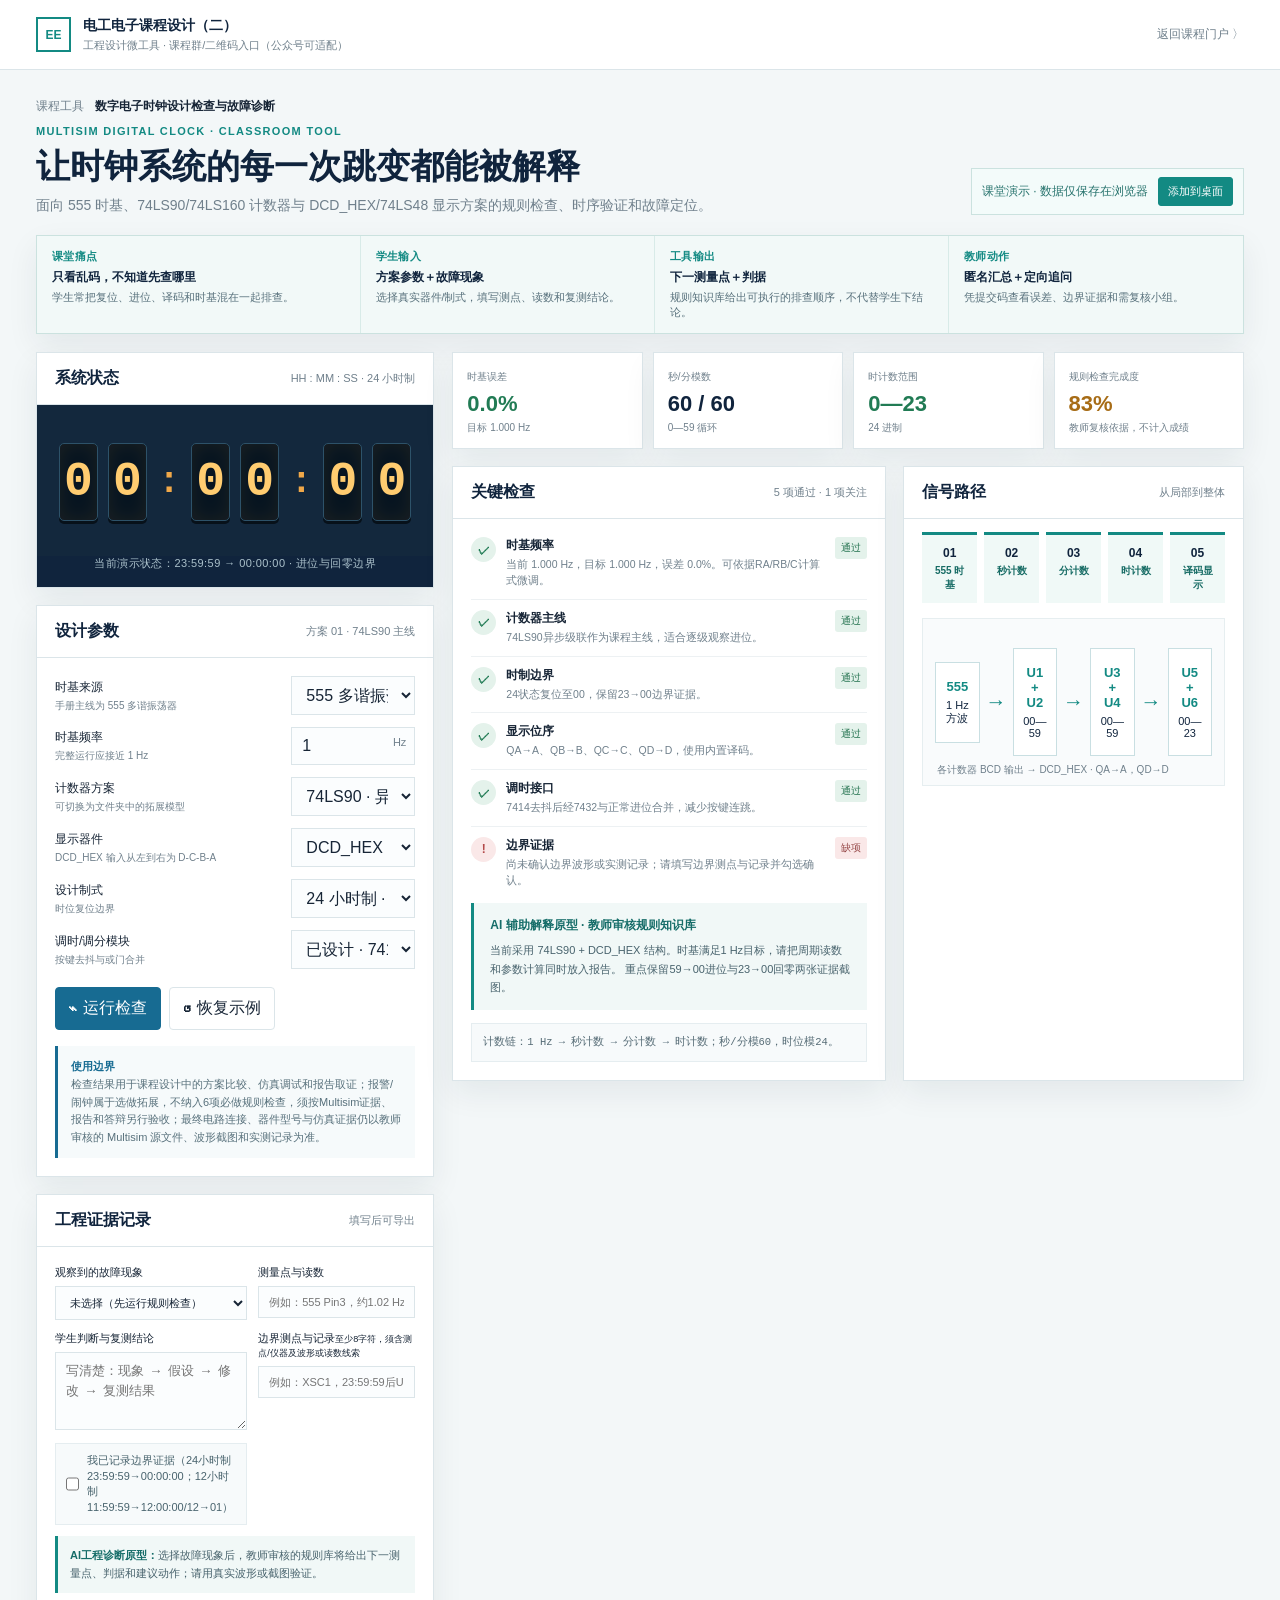
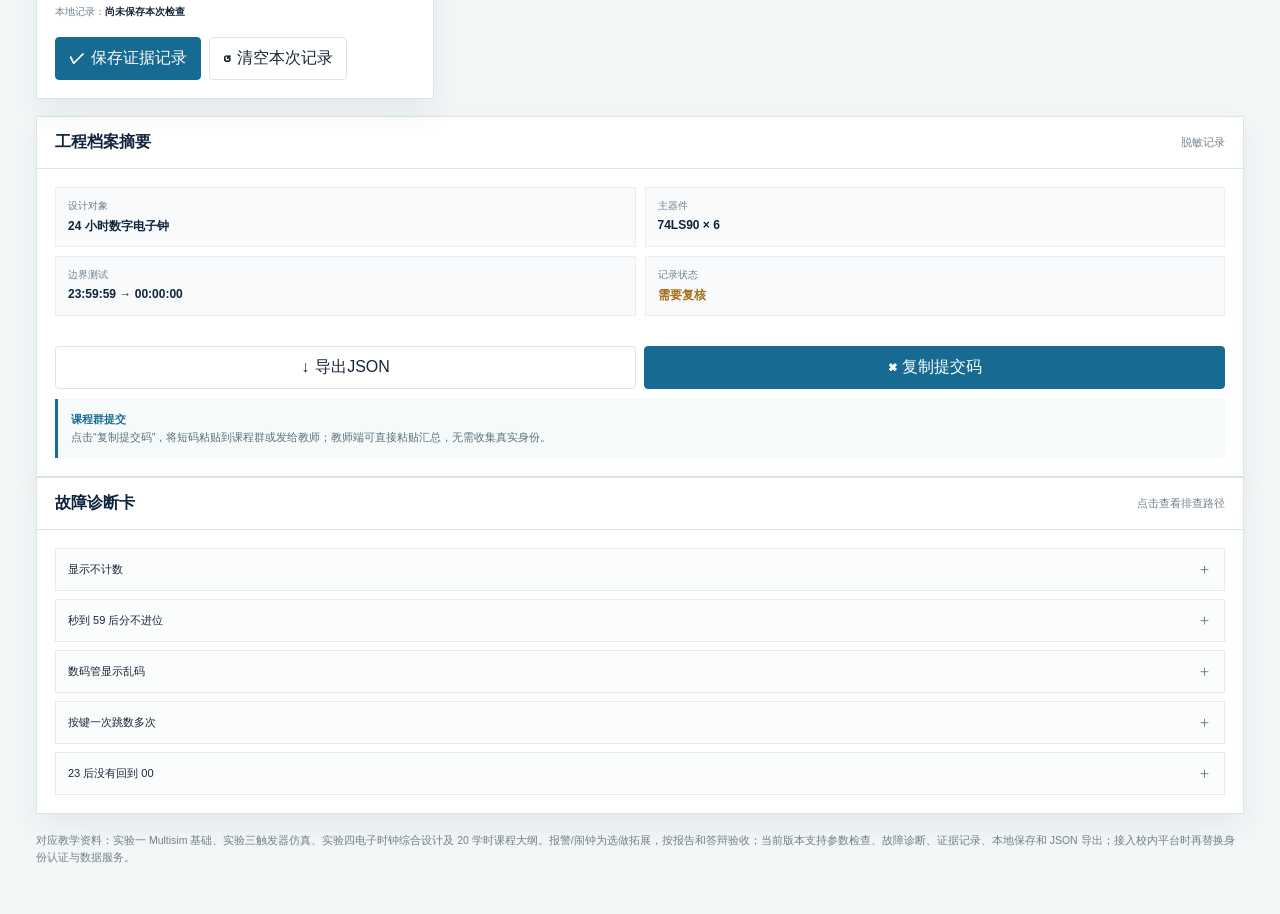
==== engineering-design-tool.html @ 017c0511 "Clarify rule-check scope in engineering tool" ====
<!doctype html>
<html lang="zh-CN">
<head>
  <meta charset="utf-8">
  <meta name="viewport" content="width=device-width, initial-scale=1">
  <meta name="theme-color" content="#10243d">
  <meta name="apple-mobile-web-app-capable" content="yes">
  <meta name="apple-mobile-web-app-status-bar-style" content="black-translucent">
  <link rel="manifest" href="manifest.webmanifest">
  <link rel="icon" href="icon.svg" type="image/svg+xml">
  <title>数字电子时钟设计检查 | 电工电子课程设计（二）</title>
  <style>
    :root{--navy:#10243d;--blue:#176b92;--teal:#138a83;--ink:#172536;--muted:#70808c;--line:#dbe5e9;--paper:#f3f7f8;--white:#fff;--green:#217b54;--amber:#a76c16;--red:#b34949;--shadow:0 12px 30px rgba(16,36,61,.07)}
    *{box-sizing:border-box}body{margin:0;background:var(--paper);color:var(--ink);font-family:"Segoe UI","Microsoft YaHei",sans-serif}button,input,select{font:inherit}button{cursor:pointer}
    .top{height:70px;background:var(--white);border-bottom:1px solid var(--line);display:flex;align-items:center;justify-content:space-between;padding:0 36px}.brand{display:flex;align-items:center;gap:12px}.mark{width:35px;height:35px;border:2px solid var(--teal);display:grid;place-items:center;color:var(--teal);font-weight:800;font-size:12px}.brand strong{display:block;color:var(--navy);font-size:14px}.brand small{display:block;color:var(--muted);font-size:11px;margin-top:3px}.top a{color:var(--muted);text-decoration:none;font-size:12px}.top a:hover{color:var(--teal)}
    main{max-width:1410px;margin:auto;padding:28px 36px 48px}.crumb{color:var(--muted);font-size:12px;margin-bottom:10px}.crumb b{color:var(--ink);margin-left:8px}.hero{display:flex;justify-content:space-between;gap:20px;align-items:flex-end;margin-bottom:20px}.eyebrow{font-size:11px;font-weight:800;letter-spacing:.12em;color:var(--teal)}h1{font-size:clamp(24px,3vw,34px);color:var(--navy);margin:7px 0}.hero p{margin:0;color:var(--muted);font-size:14px}.mode{display:flex;align-items:center;gap:10px;padding:8px 10px;border:1px solid #cbe2df;background:#f3fbfa;color:#27736d;font-size:12px;white-space:nowrap}.install-btn{border:1px solid var(--teal);border-radius:3px;padding:6px 9px;background:var(--teal);color:#fff;font-size:11px;cursor:pointer}.install-btn:hover{filter:brightness(.96)}
    .layout{display:grid;grid-template-columns:minmax(300px,.78fr) minmax(0,1.55fr);gap:18px;align-items:start}.panel{background:var(--white);border:1px solid var(--line);box-shadow:var(--shadow)}.head{padding:15px 18px;border-bottom:1px solid var(--line);display:flex;justify-content:space-between;align-items:center;gap:10px}.head h2{margin:0;color:var(--navy);font-size:16px}.head span{color:var(--muted);font-size:11px}.body{padding:18px}.field{display:grid;grid-template-columns:1fr 124px;gap:10px;align-items:center;margin-bottom:12px}.field label{font-size:12px}.field small{display:block;color:var(--muted);font-size:10px;line-height:1.45;margin-top:3px}.field input,.field select{width:100%;border:1px solid var(--line);padding:9px 10px;background:#fbfdfe;color:var(--ink);outline:0}.field input:focus,.field select:focus{border-color:var(--teal);box-shadow:0 0 0 2px rgba(19,138,131,.12)}.unit{position:relative}.unit span{position:absolute;right:9px;top:9px;color:var(--muted);font-size:11px;pointer-events:none}.unit input{padding-right:30px}.rule{border-top:1px solid #edf1f3;margin:17px 0}.btns{display:flex;gap:8px;margin-top:18px}.btn{border:1px solid var(--line);background:var(--white);color:var(--ink);padding:10px 13px;border-radius:4px}.btn.primary{background:var(--blue);border-color:var(--blue);color:#fff}.btn:hover{filter:brightness(.97)}.btn .sym{margin-right:6px;font-weight:700}.hint{margin-top:16px;padding:12px 13px;background:#f6fafb;border-left:3px solid var(--blue);color:#58717c;font-size:11px;line-height:1.6}.hint b{color:var(--blue)}
    .clock-panel{margin-bottom:17px}.clock{padding:20px 22px 18px;background:#13283d;color:#fff;display:flex;align-items:center;justify-content:center;gap:10px;min-height:151px}.digit{width:62px;height:78px;background:#071521;border:1px solid #2d5269;border-radius:5px;display:grid;place-items:center;color:#ffcc70;font:700 48px/1 Consolas,monospace;box-shadow:inset 0 0 19px rgba(255,159,47,.09),0 3px 0 #07111a}.colon{color:#f0a849;font:700 37px Consolas,monospace;margin:0 1px}.clock-caption{text-align:center;background:#10243d;padding:0 0 16px;color:#abc1cb;font-size:11px;letter-spacing:.04em}.kpis{display:grid;grid-template-columns:repeat(4,minmax(0,1fr));gap:10px;margin-bottom:17px}.kpi{background:var(--white);border:1px solid var(--line);padding:13px 14px;box-shadow:var(--shadow)}.kpi label{font-size:10px;color:var(--muted)}.kpi strong{display:block;color:var(--navy);font-size:22px;margin-top:7px}.kpi small{color:var(--muted);font-size:10px}.kpi.good strong{color:var(--green)}.kpi.warn strong{color:var(--amber)}.kpi.bad strong{color:var(--red)}
    .result-grid{display:grid;grid-template-columns:minmax(0,1.12fr) minmax(260px,.88fr);gap:17px}.checks{display:grid;gap:10px}.check{display:grid;grid-template-columns:25px minmax(0,1fr) auto;gap:10px;align-items:start;padding-bottom:10px;border-bottom:1px solid #edf1f3}.check:last-child{border-bottom:0;padding-bottom:0}.check-icon{width:25px;height:25px;display:grid;place-items:center;border-radius:50%;font-size:12px;font-weight:800;background:#e4f2eb;color:var(--green)}.check-icon.warn{background:#fbf0df;color:var(--amber)}.check-icon.bad{background:#fae8e8;color:var(--red)}.check strong{font-size:12px;display:block}.check small{display:block;color:var(--muted);font-size:10.5px;line-height:1.5;margin-top:3px}.tag{font-size:10px;padding:4px 6px;border-radius:3px;white-space:nowrap}.tag.good{color:#23724f;background:#e4f2eb}.tag.warn{color:#966118;background:#fbf0df}.tag.bad{color:#984b4b;background:#fae8e8}
    .body.tight{padding-top:13px}.trace{display:grid;grid-template-columns:repeat(5,1fr);gap:7px;margin-bottom:15px}.trace-item{padding:11px 8px;background:#f6fafb;border-top:3px solid #d8e8e9;text-align:center;color:var(--muted);font-size:10px}.trace-item.active{border-top-color:var(--teal);background:#f0f9f7;color:#176c65;font-weight:700}.trace-item b{display:block;color:var(--navy);font-size:12px;margin-bottom:4px}.diagram{height:168px;background:#f9fbfc;border:1px solid #e6eef0;position:relative;overflow:hidden;padding:20px 12px}.diagram-row{display:grid;grid-template-columns:1.25fr .35fr 1.25fr .35fr 1.25fr .35fr 1.25fr;gap:6px;align-items:center;height:100%}.node{padding:16px 8px;border:1px solid #c9dfe2;background:#fff;text-align:center;color:var(--navy);font-size:11px}.node b{display:block;color:var(--teal);font-size:13px;margin-bottom:5px}.arrow{color:var(--teal);text-align:center;font-size:21px}.diagram-note{position:absolute;left:14px;bottom:8px;color:var(--muted);font-size:10px}.formula{margin-top:13px;padding:10px 11px;background:#f7fafb;border:1px solid #e5edf0;color:#566c76;font:10.5px/1.6 Consolas,"Microsoft YaHei",monospace}.advisor{margin-top:15px;padding:14px 16px;background:#f1f8f7;border-left:3px solid var(--teal)}.advisor-title{color:#166d69;font-size:12px;font-weight:700}.advisor p{margin:7px 0 0;color:#48636d;font-size:11px;line-height:1.65}
    .archive{margin-top:17px}.archive-grid{display:grid;grid-template-columns:1fr 1fr;gap:9px}.archive-item{padding:11px 12px;background:#f8fafb;border:1px solid #e8eef1}.archive-item label{display:block;color:var(--muted);font-size:10px}.archive-item strong{display:block;color:var(--navy);font-size:12px;margin-top:5px}.archive .btn{width:100%;margin-top:12px}.faults{display:grid;gap:8px}.fault{border:1px solid #e5ecef;background:#fbfcfc}.fault button{display:flex;align-items:center;justify-content:space-between;width:100%;border:0;background:transparent;padding:11px 12px;text-align:left;color:var(--ink);font-size:11px}.fault button span{color:var(--muted);font-size:15px}.fault p{display:none;margin:0;padding:0 12px 11px;color:var(--muted);font-size:10.5px;line-height:1.55}.fault.open p{display:block}.fault.open button span{transform:rotate(45deg)}.footnote{margin-top:18px;color:var(--muted);font-size:10.5px;line-height:1.6}.toast{position:fixed;right:25px;bottom:24px;padding:11px 14px;background:var(--navy);color:#fff;box-shadow:var(--shadow);font-size:11px;opacity:0;transform:translateY(8px);transition:.2s;pointer-events:none}.toast.show{opacity:1;transform:none}
    .evidence-panel{margin-top:17px}.evidence-grid{display:grid;grid-template-columns:1fr 1fr;gap:11px}.evidence-grid label{display:block;color:var(--ink);font-size:11px}.evidence-grid select,.evidence-grid input,.evidence-grid textarea{width:100%;margin-top:6px;border:1px solid var(--line);padding:9px 10px;background:#fbfdfe;color:var(--ink);outline:0}.evidence-grid textarea{min-height:78px;grid-column:1 / -1;resize:vertical;line-height:1.5}.evidence-grid select:focus,.evidence-grid input:focus,.evidence-grid textarea:focus{border-color:var(--teal);box-shadow:0 0 0 2px rgba(19,138,131,.12)}.evidence-flag{display:flex!important;align-items:center;gap:8px;padding:9px 10px;background:#f7fafb;border:1px solid #e5edf0;color:#48636d!important;line-height:1.4}.evidence-flag input{width:16px!important;height:16px;margin:0!important;accent-color:var(--teal)}.diagnosis{margin-top:11px;padding:11px 12px;background:#f1f8f7;border-left:3px solid var(--teal);color:#48636d;font-size:11px;line-height:1.6}.diagnosis b{color:#166d69}.history{margin-top:11px;color:var(--muted);font-size:10px;line-height:1.5}.history strong{color:var(--ink)}
    @media(max-width:980px){main{padding:25px 20px 40px}.top{padding:0 20px}.layout{grid-template-columns:1fr}.result-grid{grid-template-columns:1fr}}
    @media(max-width:600px){.top{height:64px}.brand small{display:none}.hero{display:block}.mode{display:inline-block;margin-top:14px}.clock{gap:5px;padding:17px 9px 15px}.digit{width:43px;height:61px;font-size:35px}.colon{font-size:27px}.kpis{grid-template-columns:repeat(2,1fr);gap:8px}.kpi{padding:11px}.kpi strong{font-size:19px}.field{grid-template-columns:1fr 108px}.trace{grid-template-columns:repeat(3,1fr)}.trace-item:nth-child(n+4){display:none}.diagram{height:230px;padding:12px}.diagram-row{grid-template-columns:1fr;grid-template-rows:repeat(7,1fr);gap:2px}.arrow{transform:rotate(90deg);font-size:16px}.node{padding:7px}.diagram-note{bottom:7px}.archive-grid{grid-template-columns:1fr}}
    .problem-strip{display:grid;grid-template-columns:1.1fr 1fr 1fr 1fr;gap:0;margin:0 0 18px;border:1px solid #cbe2df;background:#f2f9f8;box-shadow:var(--shadow)}.problem-step{padding:13px 15px;border-right:1px solid #d8ebe8}.problem-step:last-child{border-right:0}.problem-step b{display:block;color:var(--teal);font-size:11px;letter-spacing:.04em}.problem-step strong{display:block;margin-top:5px;color:var(--navy);font-size:12px}.problem-step small{display:block;margin-top:4px;color:#58717c;font-size:10.5px;line-height:1.45}
    @media(max-width:600px){.problem-strip{grid-template-columns:1fr 1fr}.problem-step{border-right:0;border-bottom:1px solid #d8ebe8}.problem-step:nth-child(odd){border-right:1px solid #d8ebe8}.problem-step:nth-last-child(-n+2){border-bottom:0}}
  </style>
</head>
<body>
  <header class="top"><div class="brand"><div class="mark">EE</div><div><strong>电工电子课程设计（二）</strong><small>工程设计微工具 · 课程群/二维码入口（公众号可适配）</small></div></div><a href="index.html">返回课程门户 〉</a></header>
  <main>
    <div class="crumb">课程工具 <b>数字电子时钟设计检查与故障诊断</b></div>
    <div class="hero"><div><div class="eyebrow">MULTISIM DIGITAL CLOCK · CLASSROOM TOOL</div><h1>让时钟系统的每一次跳变都能被解释</h1><p>面向 555 时基、74LS90/74LS160 计数器与 DCD_HEX/74LS48 显示方案的规则检查、时序验证和故障定位。</p></div><div class="mode"><span id="mode-label">课堂工作区 · 数据仅保存在浏览器</span><button class="install-btn" id="install-app" type="button">添加到桌面</button></div></div>
    <div class="problem-strip" aria-label="课堂问题到教师干预的闭环"><div class="problem-step"><b>课堂痛点</b><strong>只看乱码，不知道先查哪里</strong><small>学生常把复位、进位、译码和时基混在一起排查。</small></div><div class="problem-step"><b>学生输入</b><strong>方案参数＋故障现象</strong><small>选择真实器件/制式，填写测点、读数和复测结论。</small></div><div class="problem-step"><b>工具输出</b><strong>下一测量点＋判据</strong><small>规则知识库给出可执行的排查顺序，不代替学生下结论。</small></div><div class="problem-step"><b>教师动作</b><strong>匿名汇总＋定向追问</strong><small>凭提交码查看误差、边界证据和需复核小组。</small></div></div>
    <div class="layout">
      <section>
        <div class="panel clock-panel"><div class="head"><h2>系统状态</h2><span>HH : MM : SS · 24 小时制</span></div><div class="clock" aria-label="数字电子时钟显示"><div class="digit" id="hour-tens">2</div><div class="digit" id="hour-units">3</div><div class="colon">:</div><div class="digit" id="minute-tens">5</div><div class="digit" id="minute-units">9</div><div class="colon">:</div><div class="digit" id="second-tens">5</div><div class="digit" id="second-units">9</div></div><div class="clock-caption">当前演示状态：23:59:59 → 00:00:00 · 进位与回零边界</div></div>
        <div class="panel"><div class="head"><h2>设计参数</h2><span>方案 01 · 74LS90 主线</span></div><div class="body">
          <div class="field"><label>时基来源<small>手册主线为 555 多谐振荡器</small></label><select id="clock-source" aria-label="时基来源"><option value="555">555 多谐振荡器</option><option value="digital">DIGITAL_CLOCK（调试）</option><option value="external">外部 1 Hz 方波</option></select></div>
          <div class="field"><label>时基频率<small>完整运行应接近 1 Hz</small></label><div class="unit"><input id="clock-hz" type="number" step="0.001" value="1" aria-label="时基频率"><span>Hz</span></div></div>
          <div class="field"><label>计数器方案<small>可切换为文件夹中的拓展模型</small></label><select id="counter" aria-label="计数器方案"><option value="74LS90">74LS90 · 异步级联</option><option value="74LS160">74LS160 · 同步拓展</option></select></div>
          <div class="field"><label>显示器件<small>DCD_HEX 输入从左到右为 D-C-B-A</small></label><select id="display" aria-label="显示器件"><option value="DCD_HEX">DCD_HEX · 内置译码</option><option value="74LS48">74LS48 + 共阴数码管</option></select></div>
          <div class="field"><label>设计制式<small>时位复位边界</small></label><select id="mode-select" aria-label="设计制式"><option value="24">24 小时制 · 00:00:00—23:59:59</option><option value="12">12 小时制 · 拓展讨论</option></select></div>
          <div class="field"><label>调时/调分模块<small>按键去抖与或门合并</small></label><select id="adjust" aria-label="调时调分模块"><option value="yes">已设计 · 7414 + 7432</option><option value="no">尚未设计</option></select></div>
          <div class="btns"><button class="btn primary" id="calculate"><span class="sym">⌁</span>运行检查</button><button class="btn" id="reset"><span class="sym">↺</span>恢复示例</button></div>
           <div class="hint"><b>使用边界</b><br>检查结果用于课程设计中的方案比较、仿真调试和报告取证；报警/闹钟属于选做拓展，不纳入6项必做规则检查，须按Multisim证据、报告和答辩另行验收；最终电路连接、器件型号与仿真证据仍以教师审核的 Multisim 源文件、波形截图和实测记录为准。</div>
         </div></div>
         <div class="panel evidence-panel"><div class="head"><h2>工程证据记录</h2><span>填写后可导出</span></div><div class="body"><div class="evidence-grid"><label>观察到的故障现象<select id="fault-observation" aria-label="观察到的故障现象"><option value="none">未选择（先运行规则检查）</option><option value="no-count">显示不计数</option><option value="no-carry">秒到59后分不进位</option><option value="garbled">数码管显示乱码</option><option value="bounce">按键一次跳数多次</option><option value="no-reset">23后没有回到00</option></select></label><label>测量点与读数<input id="measurement" maxlength="120" aria-label="测量点与读数" placeholder="例如：555 Pin3，约1.02 Hz方波"></label><label>学生判断与复测结论<textarea id="evidence-note" maxlength="500" aria-label="学生判断与复测结论" placeholder="写清楚：现象 → 假设 → 修改 → 复测结果"></textarea></label><label>边界测点与记录<input id="boundary-record" maxlength="160" aria-label="边界测点与记录" placeholder="例如：XSC1，23:59:59后U6/U5清零，截图CLK与显示同屏"></label><label class="evidence-flag"><input id="boundary-evidence" type="checkbox">我已记录边界证据（24小时制23:59:59→00:00:00；12小时制11:59:59→12:00:00/12→01）</label></div><div class="diagnosis" id="diagnosis"><b>AI工程诊断原型：</b>选择故障现象后，教师审核的规则库将给出下一测量点、判据和建议动作；请用真实波形或截图验证。</div><div class="history" id="history">本地记录：<strong>尚未保存本次检查</strong></div><div class="btns"><button class="btn primary" id="save-evidence"><span class="sym">✓</span>保存证据记录</button><button class="btn" id="clear-evidence"><span class="sym">↺</span>清空本次记录</button></div></div></div>
      </section>
      <section>
        <div class="kpis"><div class="kpi" id="kpi-base"><label>时基误差</label><strong id="base">0.0%</strong><small>目标 1.000 Hz</small></div><div class="kpi" id="kpi-sec"><label>秒/分模数</label><strong id="sec">60 / 60</strong><small>0—59 循环</small></div><div class="kpi" id="kpi-hour"><label>时计数范围</label><strong id="hour">0—23</strong><small>24 进制</small></div><div class="kpi" id="kpi-score"><label>规则检查完成度</label><strong id="score">100%</strong><small>教师复核依据，不计入成绩</small></div></div>
        <div class="result-grid"><div class="panel"><div class="head"><h2>关键检查</h2><span id="overall">6 项通过</span></div><div class="body"><div class="checks" id="checks"></div><div class="advisor"><div class="advisor-title">AI 辅助解释原型 · 教师审核规则知识库</div><p id="advice">正在根据当前架构匹配规则解释。</p></div><div class="formula" id="formula">计数链：1 Hz → U1/U2 秒 → U3/U4 分 → U5/U6 时；U2/U4=6 复位，U6.QB · U5.QC 检测 24。</div></div></div>
          <div class="panel"><div class="head"><h2>信号路径</h2><span>从局部到整体</span></div><div class="body tight"><div class="trace"><div class="trace-item active"><b>01</b>555 时基</div><div class="trace-item active"><b>02</b>秒计数</div><div class="trace-item active"><b>03</b>分计数</div><div class="trace-item active"><b>04</b>时计数</div><div class="trace-item active"><b>05</b>译码显示</div></div><div class="diagram"><div class="diagram-row"><div class="node"><b>555</b>1 Hz 方波</div><div class="arrow">→</div><div class="node"><b>U1 + U2</b>00—59</div><div class="arrow">→</div><div class="node"><b>U3 + U4</b>00—59</div><div class="arrow">→</div><div class="node"><b>U5 + U6</b>00—23</div></div><div class="diagram-note">各计数器 BCD 输出 → DCD_HEX · QA→A，QD→D</div></div></div></div></div>
        </div>
        <div class="panel archive"><div class="head"><h2>工程档案摘要</h2><span>脱敏记录</span></div><div class="body"><div class="archive-grid"><div class="archive-item"><label>设计对象</label><strong id="archive-object">24 小时数字电子钟</strong></div><div class="archive-item"><label>主器件</label><strong id="archive-chip">74LS90 × 6</strong></div><div class="archive-item"><label>边界测试</label><strong id="archive-boundary">23:59:59 → 00:00:00</strong></div><div class="archive-item"><label>记录状态</label><strong id="archive-status">待完成规则检查</strong></div></div><div class="btns"><button class="btn" id="export"><span class="sym">↓</span>导出JSON</button><button class="btn primary" id="copy-submission-code"><span class="sym">⌘</span>复制提交码</button></div><div class="hint" style="margin-top:10px"><b>课程群提交</b><br>点击“复制提交码”，将短码粘贴到课程群或发给教师；教师端可直接粘贴汇总，无需收集真实身份。</div></div></div>
        <div class="panel"><div class="head"><h2>故障诊断卡</h2><span>点击查看排查路径</span></div><div class="body faults"><div class="fault"><button type="button">显示不计数 <span>＋</span></button><p>先用示波器检查 555 Pin3 是否有约 1 Hz 方波，再检查 U1 CPA(Pin14)、VCC(Pin5) 与 GND(Pin10)；74LS90 的 R0、R9 控制端不能悬空。</p></div><div class="fault"><button type="button">秒到 59 后分不进位 <span>＋</span></button><p>按手册主线检查 U2.QC(Pin8) 的下降沿是否接到 U3.CPA(Pin14)，不要直接用与门复位窄脉冲做进位。</p></div><div class="fault"><button type="button">数码管显示乱码 <span>＋</span></button><p>核对位序：QA→DCD_HEX 的 A（最右），QB→B，QC→C，QD→D（最左）；若使用 74LS48，还要确认共阴极、控制脚上拉和限流电阻。</p></div><div class="fault"><button type="button">按键一次跳数多次 <span>＋</span></button><p>检查 PB_NO、10 kΩ 上拉、0.1 μF 滤波电容和 7414 施密特整形；确认调时/调分脉冲经 7432 与正常进位合并后再进入 CPA。</p></div><div class="fault"><button type="button">23 后没有回到 00 <span>＋</span></button><p>检查 U6.QB 与 U5.QC 是否同时接入 7408 与门，并将输出同时接到 U5/U6 的 R0(1)、R0(2)；这是 24 进制边界的核心验证点。</p></div></div></div>
        <div class="footnote">对应教学资料：实验一 Multisim 基础、实验三触发器仿真、实验四电子时钟综合设计及 20 学时课程大纲。报警/闹钟为选做拓展，按报告和答辩验收；当前版本支持参数检查、故障诊断、证据记录、本地保存和 JSON 导出；接入校内平台时再替换身份认证与数据服务。</div>
      </section>
    </div>
  </main>
  <div class="toast" id="toast" role="status"></div>
  <script>
    const $=id=>document.getElementById(id);
    document.querySelectorAll('.fault button').forEach(button=>button.addEventListener('click',()=>button.parentElement.classList.toggle('open')));
    let demoSeconds=23*3600+59*60+59;
    function tick(){const digitIds=['hour-tens','hour-units','minute-tens','minute-units','second-tens','second-units'];const hh=Math.floor(demoSeconds/3600)%24;const mm=Math.floor(demoSeconds%3600/60);const ss=demoSeconds%60;const text=`${String(hh).padStart(2,'0')}${String(mm).padStart(2,'0')}${String(ss).padStart(2,'0')}`;digitIds.forEach((id,i)=>$(id).textContent=text[i]);demoSeconds=(demoSeconds+1)%(24*3600);}
    tick();setInterval(tick,1000);
  </script>
  <script>
    // Classroom-ready local workspace: no network calls, no student profile collection.
    const toolAccount = (new URLSearchParams(location.search).get('account') || '课堂演示').slice(0,24);
    const toolStorageKey = 'ee-digital-clock-tool-v1:' + toolAccount;
    window.toast = message => { const el=document.getElementById('toast'); if (!el) return; el.textContent=message; el.classList.add('show'); setTimeout(()=>el.classList.remove('show'),2300); };
    const tool$ = id => document.getElementById(id);
    const boundaryLabel = tool$('boundary-record') && tool$('boundary-record').closest('label'); if (boundaryLabel && !boundaryLabel.querySelector('small')) { const hint=document.createElement('small'); hint.textContent='至少8字符，须含测点/仪器及波形或读数线索'; boundaryLabel.insertBefore(hint,tool$('boundary-record')); }
    tool$('mode-label').textContent = `${toolAccount} · 数据仅保存在浏览器`;
    let deferredInstallPrompt = null;
    const installButton = tool$('install-app');
    window.addEventListener('beforeinstallprompt', event => { event.preventDefault(); deferredInstallPrompt = event; installButton.hidden = false; });
    installButton.addEventListener('click', async () => { if (!deferredInstallPrompt) { window.toast(location.protocol === 'https:' || location.hostname === '127.0.0.1' || location.hostname === 'localhost' ? '请使用浏览器菜单中的“添加到主屏幕”' : '局域网课堂入口可直接使用；安装与离线功能需HTTPS部署'); return; } deferredInstallPrompt.prompt(); await deferredInstallPrompt.userChoice; deferredInstallPrompt = null; });
    window.addEventListener('appinstalled', () => { installButton.hidden = true; });
    const faultRules = {
      'no-count': {label:'显示不计数', next:'555 Pin3、U1 CPA(Pin14)', criterion:'应观察到约1 Hz方波，并能在U1时钟输入端看到边沿', action:'先确认时基，再核对VCC/GND与74LS90复位端是否悬空'},
      'no-carry': {label:'秒到59后分不进位', next:'U2.QC(Pin8) → U3.CPA(Pin14)', criterion:'59→00时应出现稳定下降沿进位，不应使用窄复位脉冲直接进位', action:'保存秒位与分位同屏波形，比较修改前后的下降沿'},
      'garbled': {label:'数码管显示乱码', next:'74LS90 QA/QB/QC/QD → DCD_HEX A/B/C/D', criterion:'QA→A、QB→B、QC→C、QD→D，位序与显示状态一致', action:'逐位固定输入0—9，记录译码器与显示结果'},
      'bounce': {label:'按键一次跳数多次', next:'PB_NO、上拉、滤波电容、7414输出', criterion:'一次按键只产生一个有效脉冲，去抖后边沿清晰', action:'对比去抖前后波形，并检查7432合并逻辑'},
      'no-reset': {label:'23后没有回到00', next:'U6.QB、U5.QC → 7408 → U5/U6 R0', criterion:'23→00边界必须同时触发时十位和时个位复位', action:'保留23:59:59→00:00:00完整边界证据'}
    };
    const freshToolState = () => ({version:2,params:{source:'555',hz:1,counter:'74LS90',display:'DCD_HEX',mode:'24',adjust:'yes'},boundaryEvidence:false,boundaryRecord:'',evidence:null,checks:[],summary:null});
    let toolState = (() => { try { const saved=JSON.parse(localStorage.getItem(toolStorageKey) || 'null'); return saved && saved.version===2 ? Object.assign(freshToolState(),saved) : freshToolState(); } catch (error) { return freshToolState(); } })();
    toolState.params = Object.assign(freshToolState().params, toolState.params || {});
    const saveToolState = () => localStorage.setItem(toolStorageKey, JSON.stringify(toolState));
    const downloadJson = (filename,data) => { const blob=new Blob([JSON.stringify(data,null,2)],{type:'application/json;charset=utf-8'}); const url=URL.createObjectURL(blob); const link=document.createElement('a'); link.href=url; link.download=filename; document.body.appendChild(link); link.click(); link.remove(); setTimeout(()=>URL.revokeObjectURL(url),1000); };
    const encodeSubmission = data => { const bytes=new TextEncoder().encode(JSON.stringify(data)); let binary=''; bytes.forEach(byte=>binary+=String.fromCharCode(byte)); return 'EECLK1.'+btoa(binary); };
    const portalCompletedStages = () => { try { const saved=JSON.parse(localStorage.getItem('ee-smart-course-v2:' + toolAccount) || 'null'); const tasks=saved && saved.tasks ? Object.values(saved.tasks) : []; return tasks.filter(status=>status==='passed' || status==='submitted').length; } catch (error) { return 0; } };
    const replaceToolControl = id => { const old = tool$(id); const fresh = old.cloneNode(true); old.replaceWith(fresh); return fresh; };
    ['clock-source','clock-hz','counter','display','mode-select','adjust','calculate','reset','export','copy-submission-code'].forEach(replaceToolControl);
    const toolControls = ['clock-source','clock-hz','counter','display','mode-select','adjust'].map(tool$);
    function applyToolParams() { tool$('clock-source').value=toolState.params.source; tool$('clock-hz').value=toolState.params.hz; tool$('counter').value=toolState.params.counter; tool$('display').value=toolState.params.display; tool$('mode-select').value=toolState.params.mode; tool$('adjust').value=toolState.params.adjust; tool$('boundary-record').value=toolState.boundaryRecord || ''; tool$('boundary-evidence').checked=Boolean(toolState.boundaryEvidence); }
    function readToolParams() { toolState.params={source:tool$('clock-source').value,hz:Number(tool$('clock-hz').value),counter:tool$('counter').value,display:tool$('display').value,mode:tool$('mode-select').value,adjust:tool$('adjust').value}; return toolState.params; }
    function boundaryRecordMatchesMode(mode, record) { const text=String(record || '').trim().replace(/：/g,':'); if (text.length<8) return false; const transition=/(→|->|到|至|后|清零|回零|归零)/.test(text); const observable=/(测点|示波器|逻辑分析仪|万用表|波形|截图|读数|通道|XSC\d*|Pin\d+|CLK|U[1-6]|QA|QB|QC|QD)/i.test(text); if (!transition || !observable) return false; if (mode==='12') return ((/11:59:59.*12:00:00/.test(text)) || (/12.*01:00:00/.test(text))); return /23:59:59/.test(text) && /00:00:00/.test(text); }
    function toolCheckRow(ok,title,detail,tag,kind) { return `<div class="check"><div class="check-icon ${kind}">${ok?'✓':'!'}</div><div><strong>${title}</strong><small>${detail}</small></div><span class="tag ${kind}">${tag}</span></div>`; }
    function renderFaultDiagnosis() {
      const code=tool$('fault-observation').value; const box=tool$('diagnosis');
      if (!code || code==='none') { box.innerHTML='<b>AI工程诊断原型：</b>选择故障现象后，教师审核的规则库将给出下一测量点、判据和建议动作；请用真实波形或截图验证。'; return; }
      const rule=faultRules[code]; const counter=tool$('counter').value; const display=tool$('display').value; const mode=tool$('mode-select').value; const adjust=tool$('adjust').value;
      let next=rule.next, criterion=rule.criterion, action=rule.action;
      if (code==='no-count' && counter==='74LS160') { next='555 Pin3、U1 CLK/ENP/ENT'; criterion='应观察到约1 Hz方波，且同步计数器时钟与使能条件同时有效'; action='先确认时基，再核对74LS160的CLK、ENP/ENT、CLR和LOAD'; }
      if (code==='no-carry' && counter==='74LS160') { next='U2 RCO/进位 → U3 ENP/ENT'; criterion='59→00时应由同步计数器进位端产生有效使能，不应把窄复位脉冲当作进位'; action='保存RCO、ENP/ENT与秒/分输出同屏波形，比较修改前后的同步边沿'; }
      if (code==='garbled' && display==='74LS48') { next=`${counter} QA/QB/QC/QD → 74LS48 A/B/C/D及LT/RBI/RBO`; criterion='QA→A、QB→B、QC→C、QD→D，且74LS48控制脚与共阴数码管条件正确'; action='逐位固定输入0—9，检查控制脚状态、限流电阻和共阴连接'; }
      if (code==='bounce' && adjust==='no') { next='PB_NO、上拉、滤波电容、7414输出'; criterion='当前尚未完成调时/调分去抖模块，不能据此认定一次按键只产生一个有效脉冲'; action='先完成7414去抖，再通过7432与正常进位合并并对比波形'; }
      if (code==='no-reset' && mode==='12') { next='12小时状态译码、U5/U6复位与12→01转换逻辑'; criterion='12小时制需同时验证11:59:59→12:00:00和12→01:00:00两个状态边界'; action='将12小时制作为拓展方案，补充AM/PM或状态转换说明后再请教师审核'; }
      box.innerHTML=`<b>AI工程诊断原型 · ${rule.label}：</b>下一测量点：${next}；判据：${criterion}；建议动作：${action}。`;
    }
    function renderToolHistory() {
      const history=tool$('history');
      if (!toolState.evidence) { history.innerHTML='本地记录：<strong>尚未保存本次检查</strong>'; return; }
      const item=toolState.evidence; const rule=faultRules[item.observation]; history.innerHTML=`本地记录：<strong>${rule ? rule.label : '无故障选择'}</strong> · ${new Date(item.savedAt).toLocaleString('zh-CN',{hour12:false})} · 已保存测量点与复测结论`;
      tool$('fault-observation').value=item.observation || 'none'; tool$('measurement').value=item.measurement || ''; tool$('evidence-note').value=item.note || ''; renderFaultDiagnosis();
    }
    function classroomCalculate(showMessage=false) {
      const p=readToolParams(); const valid=Number.isFinite(p.hz)&&p.hz>0; const error=valid?Math.abs(p.hz-1)*100:100; const is90=p.counter==='74LS90';
      const checks=[];
      checks.push([error<=1,'时基频率',valid?`当前 ${Number(p.hz).toFixed(3)} Hz，目标 1.000 Hz，误差 ${error.toFixed(1)}%。${p.source==='555'?'可依据RA/RB/C计算式微调。':'适合分模块调试，完整运行前应切回1 Hz。'}`:'请输入大于0的频率。',error<=1?'通过':'关注']);
      checks.push([is90,'计数器主线',is90?'74LS90异步级联作为课程主线，适合逐级观察进位。':'74LS160为拓展方案，需重新核对清零、进位和同步使能。',is90?'通过':'拓展']);
      checks.push([p.mode==='24','时制边界',p.mode==='24'?'24状态复位至00，保留23→00边界证据。':'12小时制需增加AM/PM状态与12→01转换。',p.mode==='24'?'通过':'拓展']);
      checks.push([p.display==='DCD_HEX','显示位序',p.display==='DCD_HEX'?'QA→A、QB→B、QC→C、QD→D，使用内置译码。':'74LS48方案需补充共阴数码管、控制脚和限流电阻。',p.display==='DCD_HEX'?'通过':'关注']);
      checks.push([p.adjust==='yes','调时接口',p.adjust==='yes'?'7414去抖后经7432与正常进位合并，减少按键连跳。':'尚未纳入调时/调分接口，报告应说明范围。',p.adjust==='yes'?'通过':'缺项']);
      const boundaryRecord=tool$('boundary-record').value.trim(); const boundaryEvidence=tool$('boundary-evidence').checked && boundaryRecordMatchesMode(p.mode,boundaryRecord); checks.push([boundaryEvidence,'边界证据',boundaryEvidence?`已记录：${boundaryRecord}`:tool$('boundary-evidence').checked?'边界记录缺少测点/仪器、波形/截图/读数线索，或与当前12/24小时制不匹配。':'尚未确认边界波形或实测记录；请填写边界测点与记录并勾选确认。',boundaryEvidence?'通过':'缺项']);
      const passed=checks.filter(row=>row[0]).length; const total=checks.length; const level=passed===total?'good':passed>=total-1?'warn':'bad';
      tool$('base').textContent=`${error.toFixed(1)}%`; tool$('sec').textContent='60 / 60'; tool$('hour').textContent=p.mode==='24'?'0—23':'1—12'; tool$('score').textContent=`${Math.round(passed/total*100)}%`; tool$('kpi-base').className=`kpi ${error<=1?'good':error<=5?'warn':'bad'}`; tool$('kpi-hour').className=`kpi ${p.mode==='24'?'good':'warn'}`; tool$('kpi-score').className=`kpi ${level}`; tool$('checks').innerHTML=checks.map(row=>toolCheckRow(row[0],row[1],row[2],row[3],row[0]?'good':row[3]==='拓展'?'warn':'bad')).join(''); tool$('overall').textContent=`${passed} 项通过 · ${total-passed} 项关注`; tool$('archive-object').textContent=p.mode==='24'?'24 小时数字电子钟':'12 小时数字电子钟（拓展）'; tool$('archive-chip').textContent=is90?'74LS90 × 6':'74LS160 × 6'; tool$('archive-boundary').textContent=p.mode==='24'?'23:59:59 → 00:00:00':'11:59:59 → 12:00:00'; tool$('archive-status').textContent=passed===total?'规则通过，待教师核验':'需要复核'; tool$('archive-status').style.color=passed===total?'var(--green)':'var(--amber)'; tool$('advice').textContent=`当前采用 ${p.counter} + ${p.display} 结构。${error<=1?'时基满足1 Hz目标，请把周期读数和参数计算同时放入报告。':'时基偏离1 Hz，请先校准时基或用调试时钟完成局部验证。'} ${p.mode==='24'?'重点保留59→00进位与23→00回零两张证据截图。':'12小时制建议作为拓展题。'}`; tool$('formula').textContent=is90?'计数链：1 Hz → 秒计数 → 分计数 → 时计数；秒/分模60，时位模24。':'同步拓展：1 Hz → 74LS160分频/计数；重新核对LOAD、CLR、ENP/ENT和进位条件。'; toolState.boundaryEvidence=boundaryEvidence; toolState.boundaryRecord=boundaryRecord; toolState.checks=checks; toolState.summary={passed,total,error}; saveToolState(); if (showMessage) window.toast('已完成数字电子钟规则检查'); return {params:p,checks,passed,total,error,boundaryEvidence,boundaryRecord,summary:toolState.summary};
    }
    function saveEvidence() { const observation=tool$('fault-observation').value; const measurement=tool$('measurement').value.trim(); const note=tool$('evidence-note').value.trim(); if (observation==='none' || !measurement || note.length<8) { window.toast('请先选择故障、填写测量点，并写下至少8个字符的复测结论'); return; } const result=classroomCalculate(false); toolState.evidence={observation,measurement,note,savedAt:new Date().toISOString(),result:{passed:result.passed,total:result.total,error:result.error,params:result.params}}; saveToolState(); renderToolHistory(); window.toast('工程证据已保存到本机工作区'); }
    function clearEvidence() { toolState.evidence=null; toolState.boundaryEvidence=false; toolState.boundaryRecord=''; tool$('boundary-record').value=''; tool$('boundary-evidence').checked=false; tool$('fault-observation').value='none'; tool$('measurement').value=''; tool$('evidence-note').value=''; saveToolState(); classroomCalculate(false); renderFaultDiagnosis(); renderToolHistory(); window.toast('本次证据记录已清空'); }
    toolControls.forEach(control=>control.addEventListener('change',()=>{ classroomCalculate(false); renderFaultDiagnosis(); })); tool$('clock-hz').addEventListener('input',()=>{ classroomCalculate(false); renderFaultDiagnosis(); }); tool$('boundary-record').addEventListener('input',()=>classroomCalculate(false)); tool$('boundary-evidence').addEventListener('change',()=>classroomCalculate(false));
    tool$('fault-observation').addEventListener('change',renderFaultDiagnosis); tool$('save-evidence').addEventListener('click',saveEvidence); tool$('clear-evidence').addEventListener('click',clearEvidence);
    tool$('calculate').addEventListener('click',()=>classroomCalculate(true)); tool$('reset').addEventListener('click',()=>{ toolState=freshToolState(); applyToolParams(); clearEvidence(); classroomCalculate(false); window.toast('已恢复课程主线示例'); });
    tool$('export').addEventListener('click',()=>{ classroomCalculate(false); downloadJson('电工电子课程设计（二）_数字电子时钟检查记录.json',{tool:'EE-DigitalClock-Classroom-v1',account:toolAccount,exportedAt:new Date().toISOString(),privacy:'仅本机浏览器保存，不含学生真实身份',workspace:toolState}); window.toast('设计检查与工程证据已导出'); });
    tool$('copy-submission-code').addEventListener('click',async()=>{ const result=classroomCalculate(false); const evidence=toolState.evidence; const code=encodeSubmission({t:'EE1',a:toolAccount,x:new Date().toISOString(),d:portalCompletedStages(),b:Boolean(toolState.boundaryEvidence),q:toolState.boundaryRecord || '',p:toolState.params,r:[result.passed,result.total,Number(result.error.toFixed(1))],e:evidence?{o:evidence.observation,m:evidence.measurement,n:evidence.note,s:evidence.savedAt}:null}); try { await navigator.clipboard.writeText(code); window.toast('提交码已复制，可粘贴到课程群发给教师'); } catch(error) { window.prompt('复制下面的课堂提交码',code); } });
    if ('serviceWorker' in navigator && location.protocol !== 'file:') navigator.serviceWorker.register('./sw.js').then(() => navigator.serviceWorker.ready).then(() => { tool$('mode-label').textContent = `${toolAccount} · 本机保存 · 离线缓存就绪`; }).catch(() => {});
    applyToolParams(); classroomCalculate(false); renderFaultDiagnosis(); renderToolHistory();
  </script>
</body>
</html>
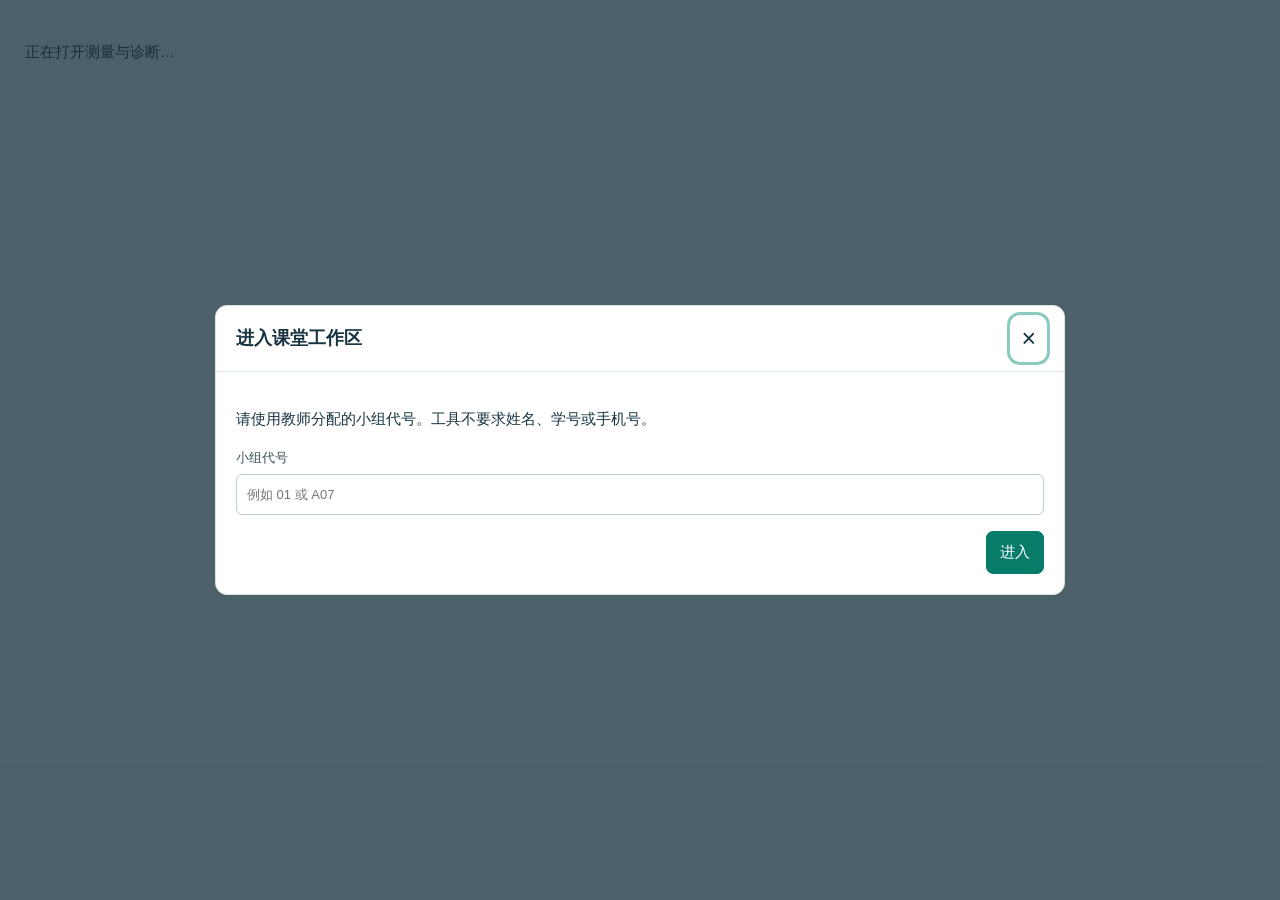
==== commit b5c58018: "upgrade classroom evidence and feedback workflow" ====
--- a/engineering-design-tool.html
+++ b/engineering-design-tool.html
@@ -1,144 +1,2 @@
 <!doctype html>
-<html lang="zh-CN">
-<head>
-  <meta charset="utf-8">
-  <meta name="viewport" content="width=device-width, initial-scale=1">
-  <meta name="theme-color" content="#10243d">
-  <meta name="apple-mobile-web-app-capable" content="yes">
-  <meta name="apple-mobile-web-app-status-bar-style" content="black-translucent">
-  <link rel="manifest" href="manifest.webmanifest">
-  <link rel="icon" href="icon.svg" type="image/svg+xml">
-  <title>数字电子时钟设计检查 | 电工电子课程设计（二）</title>
-  <style>
-    :root{--navy:#10243d;--blue:#176b92;--teal:#138a83;--ink:#172536;--muted:#70808c;--line:#dbe5e9;--paper:#f3f7f8;--white:#fff;--green:#217b54;--amber:#a76c16;--red:#b34949;--shadow:0 12px 30px rgba(16,36,61,.07)}
-    *{box-sizing:border-box}body{margin:0;background:var(--paper);color:var(--ink);font-family:"Segoe UI","Microsoft YaHei",sans-serif}button,input,select{font:inherit}button{cursor:pointer}
-    .top{height:70px;background:var(--white);border-bottom:1px solid var(--line);display:flex;align-items:center;justify-content:space-between;padding:0 36px}.brand{display:flex;align-items:center;gap:12px}.mark{width:35px;height:35px;border:2px solid var(--teal);display:grid;place-items:center;color:var(--teal);font-weight:800;font-size:12px}.brand strong{display:block;color:var(--navy);font-size:14px}.brand small{display:block;color:var(--muted);font-size:11px;margin-top:3px}.top a{color:var(--muted);text-decoration:none;font-size:12px}.top a:hover{color:var(--teal)}
-    main{max-width:1410px;margin:auto;padding:28px 36px 48px}.crumb{color:var(--muted);font-size:12px;margin-bottom:10px}.crumb b{color:var(--ink);margin-left:8px}.hero{display:flex;justify-content:space-between;gap:20px;align-items:flex-end;margin-bottom:20px}.eyebrow{font-size:11px;font-weight:800;letter-spacing:.12em;color:var(--teal)}h1{font-size:clamp(24px,3vw,34px);color:var(--navy);margin:7px 0}.hero p{margin:0;color:var(--muted);font-size:14px}.mode{display:flex;align-items:center;gap:10px;padding:8px 10px;border:1px solid #cbe2df;background:#f3fbfa;color:#27736d;font-size:12px;white-space:nowrap}.install-btn{border:1px solid var(--teal);border-radius:3px;padding:6px 9px;background:var(--teal);color:#fff;font-size:11px;cursor:pointer}.install-btn:hover{filter:brightness(.96)}
-    .layout{display:grid;grid-template-columns:minmax(300px,.78fr) minmax(0,1.55fr);gap:18px;align-items:start}.panel{background:var(--white);border:1px solid var(--line);box-shadow:var(--shadow)}.head{padding:15px 18px;border-bottom:1px solid var(--line);display:flex;justify-content:space-between;align-items:center;gap:10px}.head h2{margin:0;color:var(--navy);font-size:16px}.head span{color:var(--muted);font-size:11px}.body{padding:18px}.field{display:grid;grid-template-columns:1fr 124px;gap:10px;align-items:center;margin-bottom:12px}.field label{font-size:12px}.field small{display:block;color:var(--muted);font-size:10px;line-height:1.45;margin-top:3px}.field input,.field select{width:100%;border:1px solid var(--line);padding:9px 10px;background:#fbfdfe;color:var(--ink);outline:0}.field input:focus,.field select:focus{border-color:var(--teal);box-shadow:0 0 0 2px rgba(19,138,131,.12)}.unit{position:relative}.unit span{position:absolute;right:9px;top:9px;color:var(--muted);font-size:11px;pointer-events:none}.unit input{padding-right:30px}.rule{border-top:1px solid #edf1f3;margin:17px 0}.btns{display:flex;gap:8px;margin-top:18px}.btn{border:1px solid var(--line);background:var(--white);color:var(--ink);padding:10px 13px;border-radius:4px}.btn.primary{background:var(--blue);border-color:var(--blue);color:#fff}.btn:hover{filter:brightness(.97)}.btn .sym{margin-right:6px;font-weight:700}.hint{margin-top:16px;padding:12px 13px;background:#f6fafb;border-left:3px solid var(--blue);color:#58717c;font-size:11px;line-height:1.6}.hint b{color:var(--blue)}
-    .clock-panel{margin-bottom:17px}.clock{padding:20px 22px 18px;background:#13283d;color:#fff;display:flex;align-items:center;justify-content:center;gap:10px;min-height:151px}.digit{width:62px;height:78px;background:#071521;border:1px solid #2d5269;border-radius:5px;display:grid;place-items:center;color:#ffcc70;font:700 48px/1 Consolas,monospace;box-shadow:inset 0 0 19px rgba(255,159,47,.09),0 3px 0 #07111a}.colon{color:#f0a849;font:700 37px Consolas,monospace;margin:0 1px}.clock-caption{text-align:center;background:#10243d;padding:0 0 16px;color:#abc1cb;font-size:11px;letter-spacing:.04em}.kpis{display:grid;grid-template-columns:repeat(4,minmax(0,1fr));gap:10px;margin-bottom:17px}.kpi{background:var(--white);border:1px solid var(--line);padding:13px 14px;box-shadow:var(--shadow)}.kpi label{font-size:10px;color:var(--muted)}.kpi strong{display:block;color:var(--navy);font-size:22px;margin-top:7px}.kpi small{color:var(--muted);font-size:10px}.kpi.good strong{color:var(--green)}.kpi.warn strong{color:var(--amber)}.kpi.bad strong{color:var(--red)}
-    .result-grid{display:grid;grid-template-columns:minmax(0,1.12fr) minmax(260px,.88fr);gap:17px}.checks{display:grid;gap:10px}.check{display:grid;grid-template-columns:25px minmax(0,1fr) auto;gap:10px;align-items:start;padding-bottom:10px;border-bottom:1px solid #edf1f3}.check:last-child{border-bottom:0;padding-bottom:0}.check-icon{width:25px;height:25px;display:grid;place-items:center;border-radius:50%;font-size:12px;font-weight:800;background:#e4f2eb;color:var(--green)}.check-icon.warn{background:#fbf0df;color:var(--amber)}.check-icon.bad{background:#fae8e8;color:var(--red)}.check strong{font-size:12px;display:block}.check small{display:block;color:var(--muted);font-size:10.5px;line-height:1.5;margin-top:3px}.tag{font-size:10px;padding:4px 6px;border-radius:3px;white-space:nowrap}.tag.good{color:#23724f;background:#e4f2eb}.tag.warn{color:#966118;background:#fbf0df}.tag.bad{color:#984b4b;background:#fae8e8}
-    .body.tight{padding-top:13px}.trace{display:grid;grid-template-columns:repeat(5,1fr);gap:7px;margin-bottom:15px}.trace-item{padding:11px 8px;background:#f6fafb;border-top:3px solid #d8e8e9;text-align:center;color:var(--muted);font-size:10px}.trace-item.active{border-top-color:var(--teal);background:#f0f9f7;color:#176c65;font-weight:700}.trace-item b{display:block;color:var(--navy);font-size:12px;margin-bottom:4px}.diagram{height:168px;background:#f9fbfc;border:1px solid #e6eef0;position:relative;overflow:hidden;padding:20px 12px}.diagram-row{display:grid;grid-template-columns:1.25fr .35fr 1.25fr .35fr 1.25fr .35fr 1.25fr;gap:6px;align-items:center;height:100%}.node{padding:16px 8px;border:1px solid #c9dfe2;background:#fff;text-align:center;color:var(--navy);font-size:11px}.node b{display:block;color:var(--teal);font-size:13px;margin-bottom:5px}.arrow{color:var(--teal);text-align:center;font-size:21px}.diagram-note{position:absolute;left:14px;bottom:8px;color:var(--muted);font-size:10px}.formula{margin-top:13px;padding:10px 11px;background:#f7fafb;border:1px solid #e5edf0;color:#566c76;font:10.5px/1.6 Consolas,"Microsoft YaHei",monospace}.advisor{margin-top:15px;padding:14px 16px;background:#f1f8f7;border-left:3px solid var(--teal)}.advisor-title{color:#166d69;font-size:12px;font-weight:700}.advisor p{margin:7px 0 0;color:#48636d;font-size:11px;line-height:1.65}
-    .archive{margin-top:17px}.archive-grid{display:grid;grid-template-columns:1fr 1fr;gap:9px}.archive-item{padding:11px 12px;background:#f8fafb;border:1px solid #e8eef1}.archive-item label{display:block;color:var(--muted);font-size:10px}.archive-item strong{display:block;color:var(--navy);font-size:12px;margin-top:5px}.archive .btn{width:100%;margin-top:12px}.faults{display:grid;gap:8px}.fault{border:1px solid #e5ecef;background:#fbfcfc}.fault button{display:flex;align-items:center;justify-content:space-between;width:100%;border:0;background:transparent;padding:11px 12px;text-align:left;color:var(--ink);font-size:11px}.fault button span{color:var(--muted);font-size:15px}.fault p{display:none;margin:0;padding:0 12px 11px;color:var(--muted);font-size:10.5px;line-height:1.55}.fault.open p{display:block}.fault.open button span{transform:rotate(45deg)}.footnote{margin-top:18px;color:var(--muted);font-size:10.5px;line-height:1.6}.toast{position:fixed;right:25px;bottom:24px;padding:11px 14px;background:var(--navy);color:#fff;box-shadow:var(--shadow);font-size:11px;opacity:0;transform:translateY(8px);transition:.2s;pointer-events:none}.toast.show{opacity:1;transform:none}
-    .evidence-panel{margin-top:17px}.evidence-grid{display:grid;grid-template-columns:1fr 1fr;gap:11px}.evidence-grid label{display:block;color:var(--ink);font-size:11px}.evidence-grid select,.evidence-grid input,.evidence-grid textarea{width:100%;margin-top:6px;border:1px solid var(--line);padding:9px 10px;background:#fbfdfe;color:var(--ink);outline:0}.evidence-grid textarea{min-height:78px;grid-column:1 / -1;resize:vertical;line-height:1.5}.evidence-grid select:focus,.evidence-grid input:focus,.evidence-grid textarea:focus{border-color:var(--teal);box-shadow:0 0 0 2px rgba(19,138,131,.12)}.evidence-flag{display:flex!important;align-items:center;gap:8px;padding:9px 10px;background:#f7fafb;border:1px solid #e5edf0;color:#48636d!important;line-height:1.4}.evidence-flag input{width:16px!important;height:16px;margin:0!important;accent-color:var(--teal)}.diagnosis{margin-top:11px;padding:11px 12px;background:#f1f8f7;border-left:3px solid var(--teal);color:#48636d;font-size:11px;line-height:1.6}.diagnosis b{color:#166d69}.history{margin-top:11px;color:var(--muted);font-size:10px;line-height:1.5}.history strong{color:var(--ink)}
-    @media(max-width:980px){main{padding:25px 20px 40px}.top{padding:0 20px}.layout{grid-template-columns:1fr}.result-grid{grid-template-columns:1fr}}
-    @media(max-width:600px){.top{height:64px}.brand small{display:none}.hero{display:block}.mode{display:inline-block;margin-top:14px}.clock{gap:5px;padding:17px 9px 15px}.digit{width:43px;height:61px;font-size:35px}.colon{font-size:27px}.kpis{grid-template-columns:repeat(2,1fr);gap:8px}.kpi{padding:11px}.kpi strong{font-size:19px}.field{grid-template-columns:1fr 108px}.trace{grid-template-columns:repeat(3,1fr)}.trace-item:nth-child(n+4){display:none}.diagram{height:230px;padding:12px}.diagram-row{grid-template-columns:1fr;grid-template-rows:repeat(7,1fr);gap:2px}.arrow{transform:rotate(90deg);font-size:16px}.node{padding:7px}.diagram-note{bottom:7px}.archive-grid{grid-template-columns:1fr}}
-    .problem-strip{display:grid;grid-template-columns:1.1fr 1fr 1fr 1fr;gap:0;margin:0 0 18px;border:1px solid #cbe2df;background:#f2f9f8;box-shadow:var(--shadow)}.problem-step{padding:13px 15px;border-right:1px solid #d8ebe8}.problem-step:last-child{border-right:0}.problem-step b{display:block;color:var(--teal);font-size:11px;letter-spacing:.04em}.problem-step strong{display:block;margin-top:5px;color:var(--navy);font-size:12px}.problem-step small{display:block;margin-top:4px;color:#58717c;font-size:10.5px;line-height:1.45}
-    @media(max-width:600px){.problem-strip{grid-template-columns:1fr 1fr}.problem-step{border-right:0;border-bottom:1px solid #d8ebe8}.problem-step:nth-child(odd){border-right:1px solid #d8ebe8}.problem-step:nth-last-child(-n+2){border-bottom:0}}
-  </style>
-</head>
-<body>
-  <header class="top"><div class="brand"><div class="mark">EE</div><div><strong>电工电子课程设计（二）</strong><small>工程设计微工具 · 课程群/二维码入口（公众号可适配）</small></div></div><a href="index.html">返回课程门户 〉</a></header>
-  <main>
-    <div class="crumb">课程工具 <b>数字电子时钟设计检查与故障诊断</b></div>
-    <div class="hero"><div><div class="eyebrow">MULTISIM DIGITAL CLOCK · CLASSROOM TOOL</div><h1>让时钟系统的每一次跳变都能被解释</h1><p>面向 555 时基、74LS90/74LS160 计数器与 DCD_HEX/74LS48 显示方案的规则检查、时序验证和故障定位。</p></div><div class="mode"><span id="mode-label">课堂工作区 · 数据仅保存在浏览器</span><button class="install-btn" id="install-app" type="button">添加到桌面</button></div></div>
-    <div class="problem-strip" aria-label="课堂问题到教师干预的闭环"><div class="problem-step"><b>课堂痛点</b><strong>只看乱码，不知道先查哪里</strong><small>学生常把复位、进位、译码和时基混在一起排查。</small></div><div class="problem-step"><b>学生输入</b><strong>方案参数＋故障现象</strong><small>选择真实器件/制式，填写测点、读数和复测结论。</small></div><div class="problem-step"><b>工具输出</b><strong>下一测量点＋判据</strong><small>规则知识库给出可执行的排查顺序，不代替学生下结论。</small></div><div class="problem-step"><b>教师动作</b><strong>匿名汇总＋定向追问</strong><small>凭提交码查看误差、边界证据和需复核小组。</small></div></div>
-    <div class="layout">
-      <section>
-        <div class="panel clock-panel"><div class="head"><h2>系统状态</h2><span>HH : MM : SS · 24 小时制</span></div><div class="clock" aria-label="数字电子时钟显示"><div class="digit" id="hour-tens">2</div><div class="digit" id="hour-units">3</div><div class="colon">:</div><div class="digit" id="minute-tens">5</div><div class="digit" id="minute-units">9</div><div class="colon">:</div><div class="digit" id="second-tens">5</div><div class="digit" id="second-units">9</div></div><div class="clock-caption">当前演示状态：23:59:59 → 00:00:00 · 进位与回零边界</div></div>
-        <div class="panel"><div class="head"><h2>设计参数</h2><span>方案 01 · 74LS90 主线</span></div><div class="body">
-          <div class="field"><label>时基来源<small>手册主线为 555 多谐振荡器</small></label><select id="clock-source" aria-label="时基来源"><option value="555">555 多谐振荡器</option><option value="digital">DIGITAL_CLOCK（调试）</option><option value="external">外部 1 Hz 方波</option></select></div>
-          <div class="field"><label>时基频率<small>完整运行应接近 1 Hz</small></label><div class="unit"><input id="clock-hz" type="number" step="0.001" value="1" aria-label="时基频率"><span>Hz</span></div></div>
-          <div class="field"><label>计数器方案<small>可切换为文件夹中的拓展模型</small></label><select id="counter" aria-label="计数器方案"><option value="74LS90">74LS90 · 异步级联</option><option value="74LS160">74LS160 · 同步拓展</option></select></div>
-          <div class="field"><label>显示器件<small>DCD_HEX 输入从左到右为 D-C-B-A</small></label><select id="display" aria-label="显示器件"><option value="DCD_HEX">DCD_HEX · 内置译码</option><option value="74LS48">74LS48 + 共阴数码管</option></select></div>
-          <div class="field"><label>设计制式<small>时位复位边界</small></label><select id="mode-select" aria-label="设计制式"><option value="24">24 小时制 · 00:00:00—23:59:59</option><option value="12">12 小时制 · 拓展讨论</option></select></div>
-          <div class="field"><label>调时/调分模块<small>按键去抖与或门合并</small></label><select id="adjust" aria-label="调时调分模块"><option value="yes">已设计 · 7414 + 7432</option><option value="no">尚未设计</option></select></div>
-          <div class="btns"><button class="btn primary" id="calculate"><span class="sym">⌁</span>运行检查</button><button class="btn" id="reset"><span class="sym">↺</span>恢复示例</button></div>
-           <div class="hint"><b>使用边界</b><br>检查结果用于课程设计中的方案比较、仿真调试和报告取证；报警/闹钟属于选做拓展，不纳入6项必做规则检查，须按Multisim证据、报告和答辩另行验收；最终电路连接、器件型号与仿真证据仍以教师审核的 Multisim 源文件、波形截图和实测记录为准。</div>
-         </div></div>
-         <div class="panel evidence-panel"><div class="head"><h2>工程证据记录</h2><span>填写后可导出</span></div><div class="body"><div class="evidence-grid"><label>观察到的故障现象<select id="fault-observation" aria-label="观察到的故障现象"><option value="none">未选择（先运行规则检查）</option><option value="no-count">显示不计数</option><option value="no-carry">秒到59后分不进位</option><option value="garbled">数码管显示乱码</option><option value="bounce">按键一次跳数多次</option><option value="no-reset">23后没有回到00</option></select></label><label>测量点与读数<input id="measurement" maxlength="120" aria-label="测量点与读数" placeholder="例如：555 Pin3，约1.02 Hz方波"></label><label>学生判断与复测结论<textarea id="evidence-note" maxlength="500" aria-label="学生判断与复测结论" placeholder="写清楚：现象 → 假设 → 修改 → 复测结果"></textarea></label><label>边界测点与记录<input id="boundary-record" maxlength="160" aria-label="边界测点与记录" placeholder="例如：XSC1，23:59:59后U6/U5清零，截图CLK与显示同屏"></label><label class="evidence-flag"><input id="boundary-evidence" type="checkbox">我已记录边界证据（24小时制23:59:59→00:00:00；12小时制11:59:59→12:00:00/12→01）</label></div><div class="diagnosis" id="diagnosis"><b>AI工程诊断原型：</b>选择故障现象后，教师审核的规则库将给出下一测量点、判据和建议动作；请用真实波形或截图验证。</div><div class="history" id="history">本地记录：<strong>尚未保存本次检查</strong></div><div class="btns"><button class="btn primary" id="save-evidence"><span class="sym">✓</span>保存证据记录</button><button class="btn" id="clear-evidence"><span class="sym">↺</span>清空本次记录</button></div></div></div>
-      </section>
-      <section>
-        <div class="kpis"><div class="kpi" id="kpi-base"><label>时基误差</label><strong id="base">0.0%</strong><small>目标 1.000 Hz</small></div><div class="kpi" id="kpi-sec"><label>秒/分模数</label><strong id="sec">60 / 60</strong><small>0—59 循环</small></div><div class="kpi" id="kpi-hour"><label>时计数范围</label><strong id="hour">0—23</strong><small>24 进制</small></div><div class="kpi" id="kpi-score"><label>规则检查完成度</label><strong id="score">100%</strong><small>教师复核依据，不计入成绩</small></div></div>
-        <div class="result-grid"><div class="panel"><div class="head"><h2>关键检查</h2><span id="overall">6 项通过</span></div><div class="body"><div class="checks" id="checks"></div><div class="advisor"><div class="advisor-title">AI 辅助解释原型 · 教师审核规则知识库</div><p id="advice">正在根据当前架构匹配规则解释。</p></div><div class="formula" id="formula">计数链：1 Hz → U1/U2 秒 → U3/U4 分 → U5/U6 时；U2/U4=6 复位，U6.QB · U5.QC 检测 24。</div></div></div>
-          <div class="panel"><div class="head"><h2>信号路径</h2><span>从局部到整体</span></div><div class="body tight"><div class="trace"><div class="trace-item active"><b>01</b>555 时基</div><div class="trace-item active"><b>02</b>秒计数</div><div class="trace-item active"><b>03</b>分计数</div><div class="trace-item active"><b>04</b>时计数</div><div class="trace-item active"><b>05</b>译码显示</div></div><div class="diagram"><div class="diagram-row"><div class="node"><b>555</b>1 Hz 方波</div><div class="arrow">→</div><div class="node"><b>U1 + U2</b>00—59</div><div class="arrow">→</div><div class="node"><b>U3 + U4</b>00—59</div><div class="arrow">→</div><div class="node"><b>U5 + U6</b>00—23</div></div><div class="diagram-note">各计数器 BCD 输出 → DCD_HEX · QA→A，QD→D</div></div></div></div></div>
-        </div>
-        <div class="panel archive"><div class="head"><h2>工程档案摘要</h2><span>脱敏记录</span></div><div class="body"><div class="archive-grid"><div class="archive-item"><label>设计对象</label><strong id="archive-object">24 小时数字电子钟</strong></div><div class="archive-item"><label>主器件</label><strong id="archive-chip">74LS90 × 6</strong></div><div class="archive-item"><label>边界测试</label><strong id="archive-boundary">23:59:59 → 00:00:00</strong></div><div class="archive-item"><label>记录状态</label><strong id="archive-status">待完成规则检查</strong></div></div><div class="btns"><button class="btn" id="export"><span class="sym">↓</span>导出JSON</button><button class="btn primary" id="copy-submission-code"><span class="sym">⌘</span>复制提交码</button></div><div class="hint" style="margin-top:10px"><b>课程群提交</b><br>点击“复制提交码”，将短码粘贴到课程群或发给教师；教师端可直接粘贴汇总，无需收集真实身份。</div></div></div>
-        <div class="panel"><div class="head"><h2>故障诊断卡</h2><span>点击查看排查路径</span></div><div class="body faults"><div class="fault"><button type="button">显示不计数 <span>＋</span></button><p>先用示波器检查 555 Pin3 是否有约 1 Hz 方波，再检查 U1 CPA(Pin14)、VCC(Pin5) 与 GND(Pin10)；74LS90 的 R0、R9 控制端不能悬空。</p></div><div class="fault"><button type="button">秒到 59 后分不进位 <span>＋</span></button><p>按手册主线检查 U2.QC(Pin8) 的下降沿是否接到 U3.CPA(Pin14)，不要直接用与门复位窄脉冲做进位。</p></div><div class="fault"><button type="button">数码管显示乱码 <span>＋</span></button><p>核对位序：QA→DCD_HEX 的 A（最右），QB→B，QC→C，QD→D（最左）；若使用 74LS48，还要确认共阴极、控制脚上拉和限流电阻。</p></div><div class="fault"><button type="button">按键一次跳数多次 <span>＋</span></button><p>检查 PB_NO、10 kΩ 上拉、0.1 μF 滤波电容和 7414 施密特整形；确认调时/调分脉冲经 7432 与正常进位合并后再进入 CPA。</p></div><div class="fault"><button type="button">23 后没有回到 00 <span>＋</span></button><p>检查 U6.QB 与 U5.QC 是否同时接入 7408 与门，并将输出同时接到 U5/U6 的 R0(1)、R0(2)；这是 24 进制边界的核心验证点。</p></div></div></div>
-        <div class="footnote">对应教学资料：实验一 Multisim 基础、实验三触发器仿真、实验四电子时钟综合设计及 20 学时课程大纲。报警/闹钟为选做拓展，按报告和答辩验收；当前版本支持参数检查、故障诊断、证据记录、本地保存和 JSON 导出；接入校内平台时再替换身份认证与数据服务。</div>
-      </section>
-    </div>
-  </main>
-  <div class="toast" id="toast" role="status"></div>
-  <script>
-    const $=id=>document.getElementById(id);
-    document.querySelectorAll('.fault button').forEach(button=>button.addEventListener('click',()=>button.parentElement.classList.toggle('open')));
-    let demoSeconds=23*3600+59*60+59;
-    function tick(){const digitIds=['hour-tens','hour-units','minute-tens','minute-units','second-tens','second-units'];const hh=Math.floor(demoSeconds/3600)%24;const mm=Math.floor(demoSeconds%3600/60);const ss=demoSeconds%60;const text=`${String(hh).padStart(2,'0')}${String(mm).padStart(2,'0')}${String(ss).padStart(2,'0')}`;digitIds.forEach((id,i)=>$(id).textContent=text[i]);demoSeconds=(demoSeconds+1)%(24*3600);}
-    tick();setInterval(tick,1000);
-  </script>
-  <script>
-    // Classroom-ready local workspace: no network calls, no student profile collection.
-    const toolAccount = (new URLSearchParams(location.search).get('account') || '课堂演示').slice(0,24);
-    const toolStorageKey = 'ee-digital-clock-tool-v1:' + toolAccount;
-    window.toast = message => { const el=document.getElementById('toast'); if (!el) return; el.textContent=message; el.classList.add('show'); setTimeout(()=>el.classList.remove('show'),2300); };
-    const tool$ = id => document.getElementById(id);
-    const boundaryLabel = tool$('boundary-record') && tool$('boundary-record').closest('label'); if (boundaryLabel && !boundaryLabel.querySelector('small')) { const hint=document.createElement('small'); hint.textContent='至少8字符，须含测点/仪器及波形或读数线索'; boundaryLabel.insertBefore(hint,tool$('boundary-record')); }
-    tool$('mode-label').textContent = `${toolAccount} · 数据仅保存在浏览器`;
-    let deferredInstallPrompt = null;
-    const installButton = tool$('install-app');
-    window.addEventListener('beforeinstallprompt', event => { event.preventDefault(); deferredInstallPrompt = event; installButton.hidden = false; });
-    installButton.addEventListener('click', async () => { if (!deferredInstallPrompt) { window.toast(location.protocol === 'https:' || location.hostname === '127.0.0.1' || location.hostname === 'localhost' ? '请使用浏览器菜单中的“添加到主屏幕”' : '局域网课堂入口可直接使用；安装与离线功能需HTTPS部署'); return; } deferredInstallPrompt.prompt(); await deferredInstallPrompt.userChoice; deferredInstallPrompt = null; });
-    window.addEventListener('appinstalled', () => { installButton.hidden = true; });
-    const faultRules = {
-      'no-count': {label:'显示不计数', next:'555 Pin3、U1 CPA(Pin14)', criterion:'应观察到约1 Hz方波，并能在U1时钟输入端看到边沿', action:'先确认时基，再核对VCC/GND与74LS90复位端是否悬空'},
-      'no-carry': {label:'秒到59后分不进位', next:'U2.QC(Pin8) → U3.CPA(Pin14)', criterion:'59→00时应出现稳定下降沿进位，不应使用窄复位脉冲直接进位', action:'保存秒位与分位同屏波形，比较修改前后的下降沿'},
-      'garbled': {label:'数码管显示乱码', next:'74LS90 QA/QB/QC/QD → DCD_HEX A/B/C/D', criterion:'QA→A、QB→B、QC→C、QD→D，位序与显示状态一致', action:'逐位固定输入0—9，记录译码器与显示结果'},
-      'bounce': {label:'按键一次跳数多次', next:'PB_NO、上拉、滤波电容、7414输出', criterion:'一次按键只产生一个有效脉冲，去抖后边沿清晰', action:'对比去抖前后波形，并检查7432合并逻辑'},
-      'no-reset': {label:'23后没有回到00', next:'U6.QB、U5.QC → 7408 → U5/U6 R0', criterion:'23→00边界必须同时触发时十位和时个位复位', action:'保留23:59:59→00:00:00完整边界证据'}
-    };
-    const freshToolState = () => ({version:2,params:{source:'555',hz:1,counter:'74LS90',display:'DCD_HEX',mode:'24',adjust:'yes'},boundaryEvidence:false,boundaryRecord:'',evidence:null,checks:[],summary:null});
-    let toolState = (() => { try { const saved=JSON.parse(localStorage.getItem(toolStorageKey) || 'null'); return saved && saved.version===2 ? Object.assign(freshToolState(),saved) : freshToolState(); } catch (error) { return freshToolState(); } })();
-    toolState.params = Object.assign(freshToolState().params, toolState.params || {});
-    const saveToolState = () => localStorage.setItem(toolStorageKey, JSON.stringify(toolState));
-    const downloadJson = (filename,data) => { const blob=new Blob([JSON.stringify(data,null,2)],{type:'application/json;charset=utf-8'}); const url=URL.createObjectURL(blob); const link=document.createElement('a'); link.href=url; link.download=filename; document.body.appendChild(link); link.click(); link.remove(); setTimeout(()=>URL.revokeObjectURL(url),1000); };
-    const encodeSubmission = data => { const bytes=new TextEncoder().encode(JSON.stringify(data)); let binary=''; bytes.forEach(byte=>binary+=String.fromCharCode(byte)); return 'EECLK1.'+btoa(binary); };
-    const portalCompletedStages = () => { try { const saved=JSON.parse(localStorage.getItem('ee-smart-course-v2:' + toolAccount) || 'null'); const tasks=saved && saved.tasks ? Object.values(saved.tasks) : []; return tasks.filter(status=>status==='passed' || status==='submitted').length; } catch (error) { return 0; } };
-    const replaceToolControl = id => { const old = tool$(id); const fresh = old.cloneNode(true); old.replaceWith(fresh); return fresh; };
-    ['clock-source','clock-hz','counter','display','mode-select','adjust','calculate','reset','export','copy-submission-code'].forEach(replaceToolControl);
-    const toolControls = ['clock-source','clock-hz','counter','display','mode-select','adjust'].map(tool$);
-    function applyToolParams() { tool$('clock-source').value=toolState.params.source; tool$('clock-hz').value=toolState.params.hz; tool$('counter').value=toolState.params.counter; tool$('display').value=toolState.params.display; tool$('mode-select').value=toolState.params.mode; tool$('adjust').value=toolState.params.adjust; tool$('boundary-record').value=toolState.boundaryRecord || ''; tool$('boundary-evidence').checked=Boolean(toolState.boundaryEvidence); }
-    function readToolParams() { toolState.params={source:tool$('clock-source').value,hz:Number(tool$('clock-hz').value),counter:tool$('counter').value,display:tool$('display').value,mode:tool$('mode-select').value,adjust:tool$('adjust').value}; return toolState.params; }
-    function boundaryRecordMatchesMode(mode, record) { const text=String(record || '').trim().replace(/：/g,':'); if (text.length<8) return false; const transition=/(→|->|到|至|后|清零|回零|归零)/.test(text); const observable=/(测点|示波器|逻辑分析仪|万用表|波形|截图|读数|通道|XSC\d*|Pin\d+|CLK|U[1-6]|QA|QB|QC|QD)/i.test(text); if (!transition || !observable) return false; if (mode==='12') return ((/11:59:59.*12:00:00/.test(text)) || (/12.*01:00:00/.test(text))); return /23:59:59/.test(text) && /00:00:00/.test(text); }
-    function toolCheckRow(ok,title,detail,tag,kind) { return `<div class="check"><div class="check-icon ${kind}">${ok?'✓':'!'}</div><div><strong>${title}</strong><small>${detail}</small></div><span class="tag ${kind}">${tag}</span></div>`; }
-    function renderFaultDiagnosis() {
-      const code=tool$('fault-observation').value; const box=tool$('diagnosis');
-      if (!code || code==='none') { box.innerHTML='<b>AI工程诊断原型：</b>选择故障现象后，教师审核的规则库将给出下一测量点、判据和建议动作；请用真实波形或截图验证。'; return; }
-      const rule=faultRules[code]; const counter=tool$('counter').value; const display=tool$('display').value; const mode=tool$('mode-select').value; const adjust=tool$('adjust').value;
-      let next=rule.next, criterion=rule.criterion, action=rule.action;
-      if (code==='no-count' && counter==='74LS160') { next='555 Pin3、U1 CLK/ENP/ENT'; criterion='应观察到约1 Hz方波，且同步计数器时钟与使能条件同时有效'; action='先确认时基，再核对74LS160的CLK、ENP/ENT、CLR和LOAD'; }
-      if (code==='no-carry' && counter==='74LS160') { next='U2 RCO/进位 → U3 ENP/ENT'; criterion='59→00时应由同步计数器进位端产生有效使能，不应把窄复位脉冲当作进位'; action='保存RCO、ENP/ENT与秒/分输出同屏波形，比较修改前后的同步边沿'; }
-      if (code==='garbled' && display==='74LS48') { next=`${counter} QA/QB/QC/QD → 74LS48 A/B/C/D及LT/RBI/RBO`; criterion='QA→A、QB→B、QC→C、QD→D，且74LS48控制脚与共阴数码管条件正确'; action='逐位固定输入0—9，检查控制脚状态、限流电阻和共阴连接'; }
-      if (code==='bounce' && adjust==='no') { next='PB_NO、上拉、滤波电容、7414输出'; criterion='当前尚未完成调时/调分去抖模块，不能据此认定一次按键只产生一个有效脉冲'; action='先完成7414去抖，再通过7432与正常进位合并并对比波形'; }
-      if (code==='no-reset' && mode==='12') { next='12小时状态译码、U5/U6复位与12→01转换逻辑'; criterion='12小时制需同时验证11:59:59→12:00:00和12→01:00:00两个状态边界'; action='将12小时制作为拓展方案，补充AM/PM或状态转换说明后再请教师审核'; }
-      box.innerHTML=`<b>AI工程诊断原型 · ${rule.label}：</b>下一测量点：${next}；判据：${criterion}；建议动作：${action}。`;
-    }
-    function renderToolHistory() {
-      const history=tool$('history');
-      if (!toolState.evidence) { history.innerHTML='本地记录：<strong>尚未保存本次检查</strong>'; return; }
-      const item=toolState.evidence; const rule=faultRules[item.observation]; history.innerHTML=`本地记录：<strong>${rule ? rule.label : '无故障选择'}</strong> · ${new Date(item.savedAt).toLocaleString('zh-CN',{hour12:false})} · 已保存测量点与复测结论`;
-      tool$('fault-observation').value=item.observation || 'none'; tool$('measurement').value=item.measurement || ''; tool$('evidence-note').value=item.note || ''; renderFaultDiagnosis();
-    }
-    function classroomCalculate(showMessage=false) {
-      const p=readToolParams(); const valid=Number.isFinite(p.hz)&&p.hz>0; const error=valid?Math.abs(p.hz-1)*100:100; const is90=p.counter==='74LS90';
-      const checks=[];
-      checks.push([error<=1,'时基频率',valid?`当前 ${Number(p.hz).toFixed(3)} Hz，目标 1.000 Hz，误差 ${error.toFixed(1)}%。${p.source==='555'?'可依据RA/RB/C计算式微调。':'适合分模块调试，完整运行前应切回1 Hz。'}`:'请输入大于0的频率。',error<=1?'通过':'关注']);
-      checks.push([is90,'计数器主线',is90?'74LS90异步级联作为课程主线，适合逐级观察进位。':'74LS160为拓展方案，需重新核对清零、进位和同步使能。',is90?'通过':'拓展']);
-      checks.push([p.mode==='24','时制边界',p.mode==='24'?'24状态复位至00，保留23→00边界证据。':'12小时制需增加AM/PM状态与12→01转换。',p.mode==='24'?'通过':'拓展']);
-      checks.push([p.display==='DCD_HEX','显示位序',p.display==='DCD_HEX'?'QA→A、QB→B、QC→C、QD→D，使用内置译码。':'74LS48方案需补充共阴数码管、控制脚和限流电阻。',p.display==='DCD_HEX'?'通过':'关注']);
-      checks.push([p.adjust==='yes','调时接口',p.adjust==='yes'?'7414去抖后经7432与正常进位合并，减少按键连跳。':'尚未纳入调时/调分接口，报告应说明范围。',p.adjust==='yes'?'通过':'缺项']);
-      const boundaryRecord=tool$('boundary-record').value.trim(); const boundaryEvidence=tool$('boundary-evidence').checked && boundaryRecordMatchesMode(p.mode,boundaryRecord); checks.push([boundaryEvidence,'边界证据',boundaryEvidence?`已记录：${boundaryRecord}`:tool$('boundary-evidence').checked?'边界记录缺少测点/仪器、波形/截图/读数线索，或与当前12/24小时制不匹配。':'尚未确认边界波形或实测记录；请填写边界测点与记录并勾选确认。',boundaryEvidence?'通过':'缺项']);
-      const passed=checks.filter(row=>row[0]).length; const total=checks.length; const level=passed===total?'good':passed>=total-1?'warn':'bad';
-      tool$('base').textContent=`${error.toFixed(1)}%`; tool$('sec').textContent='60 / 60'; tool$('hour').textContent=p.mode==='24'?'0—23':'1—12'; tool$('score').textContent=`${Math.round(passed/total*100)}%`; tool$('kpi-base').className=`kpi ${error<=1?'good':error<=5?'warn':'bad'}`; tool$('kpi-hour').className=`kpi ${p.mode==='24'?'good':'warn'}`; tool$('kpi-score').className=`kpi ${level}`; tool$('checks').innerHTML=checks.map(row=>toolCheckRow(row[0],row[1],row[2],row[3],row[0]?'good':row[3]==='拓展'?'warn':'bad')).join(''); tool$('overall').textContent=`${passed} 项通过 · ${total-passed} 项关注`; tool$('archive-object').textContent=p.mode==='24'?'24 小时数字电子钟':'12 小时数字电子钟（拓展）'; tool$('archive-chip').textContent=is90?'74LS90 × 6':'74LS160 × 6'; tool$('archive-boundary').textContent=p.mode==='24'?'23:59:59 → 00:00:00':'11:59:59 → 12:00:00'; tool$('archive-status').textContent=passed===total?'规则通过，待教师核验':'需要复核'; tool$('archive-status').style.color=passed===total?'var(--green)':'var(--amber)'; tool$('advice').textContent=`当前采用 ${p.counter} + ${p.display} 结构。${error<=1?'时基满足1 Hz目标，请把周期读数和参数计算同时放入报告。':'时基偏离1 Hz，请先校准时基或用调试时钟完成局部验证。'} ${p.mode==='24'?'重点保留59→00进位与23→00回零两张证据截图。':'12小时制建议作为拓展题。'}`; tool$('formula').textContent=is90?'计数链：1 Hz → 秒计数 → 分计数 → 时计数；秒/分模60，时位模24。':'同步拓展：1 Hz → 74LS160分频/计数；重新核对LOAD、CLR、ENP/ENT和进位条件。'; toolState.boundaryEvidence=boundaryEvidence; toolState.boundaryRecord=boundaryRecord; toolState.checks=checks; toolState.summary={passed,total,error}; saveToolState(); if (showMessage) window.toast('已完成数字电子钟规则检查'); return {params:p,checks,passed,total,error,boundaryEvidence,boundaryRecord,summary:toolState.summary};
-    }
-    function saveEvidence() { const observation=tool$('fault-observation').value; const measurement=tool$('measurement').value.trim(); const note=tool$('evidence-note').value.trim(); if (observation==='none' || !measurement || note.length<8) { window.toast('请先选择故障、填写测量点，并写下至少8个字符的复测结论'); return; } const result=classroomCalculate(false); toolState.evidence={observation,measurement,note,savedAt:new Date().toISOString(),result:{passed:result.passed,total:result.total,error:result.error,params:result.params}}; saveToolState(); renderToolHistory(); window.toast('工程证据已保存到本机工作区'); }
-    function clearEvidence() { toolState.evidence=null; toolState.boundaryEvidence=false; toolState.boundaryRecord=''; tool$('boundary-record').value=''; tool$('boundary-evidence').checked=false; tool$('fault-observation').value='none'; tool$('measurement').value=''; tool$('evidence-note').value=''; saveToolState(); classroomCalculate(false); renderFaultDiagnosis(); renderToolHistory(); window.toast('本次证据记录已清空'); }
-    toolControls.forEach(control=>control.addEventListener('change',()=>{ classroomCalculate(false); renderFaultDiagnosis(); })); tool$('clock-hz').addEventListener('input',()=>{ classroomCalculate(false); renderFaultDiagnosis(); }); tool$('boundary-record').addEventListener('input',()=>classroomCalculate(false)); tool$('boundary-evidence').addEventListener('change',()=>classroomCalculate(false));
-    tool$('fault-observation').addEventListener('change',renderFaultDiagnosis); tool$('save-evidence').addEventListener('click',saveEvidence); tool$('clear-evidence').addEventListener('click',clearEvidence);
-    tool$('calculate').addEventListener('click',()=>classroomCalculate(true)); tool$('reset').addEventListener('click',()=>{ toolState=freshToolState(); applyToolParams(); clearEvidence(); classroomCalculate(false); window.toast('已恢复课程主线示例'); });
-    tool$('export').addEventListener('click',()=>{ classroomCalculate(false); downloadJson('电工电子课程设计（二）_数字电子时钟检查记录.json',{tool:'EE-DigitalClock-Classroom-v1',account:toolAccount,exportedAt:new Date().toISOString(),privacy:'仅本机浏览器保存，不含学生真实身份',workspace:toolState}); window.toast('设计检查与工程证据已导出'); });
-    tool$('copy-submission-code').addEventListener('click',async()=>{ const result=classroomCalculate(false); const evidence=toolState.evidence; const code=encodeSubmission({t:'EE1',a:toolAccount,x:new Date().toISOString(),d:portalCompletedStages(),b:Boolean(toolState.boundaryEvidence),q:toolState.boundaryRecord || '',p:toolState.params,r:[result.passed,result.total,Number(result.error.toFixed(1))],e:evidence?{o:evidence.observation,m:evidence.measurement,n:evidence.note,s:evidence.savedAt}:null}); try { await navigator.clipboard.writeText(code); window.toast('提交码已复制，可粘贴到课程群发给教师'); } catch(error) { window.prompt('复制下面的课堂提交码',code); } });
-    if ('serviceWorker' in navigator && location.protocol !== 'file:') navigator.serviceWorker.register('./sw.js').then(() => navigator.serviceWorker.ready).then(() => { tool$('mode-label').textContent = `${toolAccount} · 本机保存 · 离线缓存就绪`; }).catch(() => {});
-    applyToolParams(); classroomCalculate(false); renderFaultDiagnosis(); renderToolHistory();
-  </script>
-</body>
-</html>
+<html lang="zh-CN"><head><meta charset="utf-8"><meta name="viewport" content="width=device-width,initial-scale=1"><meta name="theme-color" content="#143647"><title>数字电子时钟 · 测量与诊断</title><link rel="icon" href="icon.svg"><link rel="manifest" href="manifest.webmanifest"><link rel="stylesheet" href="classroom.css"><script defer src="course-data.js"></script><script defer src="course-core.js"></script><script defer src="classroom.js"></script></head><body><noscript>请启用 JavaScript 后使用课堂工作区。</noscript><div id="app"><p class="loading">正在打开测量与诊断…</p></div><div id="toast" role="status" aria-live="polite"></div><dialog id="dialog" aria-labelledby="dialog-title"><header><h2 id="dialog-title"></h2><button id="close-dialog" aria-label="关闭对话框">×</button></header><div id="dialog-body"></div></dialog></body></html>
--- a/classroom.css
+++ b/classroom.css
@@ -0,0 +1,3 @@
+:root{--ink:#183441;--muted:#60747c;--bg:#f2f5f4;--line:#d9e3e2;--green:#087b69;--blue:#235dad;--red:#b22d30;--soft:#eaf4f0}*{box-sizing:border-box}body{margin:0;font:15px/1.65 'Microsoft YaHei','Segoe UI',sans-serif;color:var(--ink);background:var(--bg)}button,input,select,textarea{font:inherit}button,a{touch-action:manipulation}button{cursor:pointer}button:disabled{opacity:.45;cursor:not-allowed}button,.btn{border:1px solid var(--line);border-radius:7px;background:white;padding:8px 13px;color:var(--ink);text-decoration:none;display:inline-block}button:hover,.btn:hover{border-color:var(--green);background:#f0f8f5}button.primary,.btn.primary{background:var(--green);border-color:var(--green);color:white}.danger{color:var(--red)}button:focus-visible,a:focus-visible{outline:3px solid #8acbbd;outline-offset:3px}.top{background:#143647;color:white;padding:15px max(20px,calc((100vw - 1200px)/2));display:flex;justify-content:space-between;align-items:center;gap:12px}.brand{font-weight:700}.brand small{display:block;color:#bad0d5;font-weight:400;font-size:12px}.top button{background:transparent;border-color:#43616e;color:white}.top button.active{background:#fff;color:var(--ink)}.row{display:flex;gap:8px;align-items:center;flex-wrap:wrap}.between{justify-content:space-between}.nav{display:flex;gap:3px;border-bottom:1px solid var(--line);background:white;padding:0 max(16px,calc((100vw - 1200px)/2));overflow:auto}.nav button{white-space:nowrap;border:0;border-bottom:3px solid transparent;border-radius:0;padding:13px 16px;color:var(--muted)}.nav button.active{color:var(--green);border-bottom-color:var(--green);font-weight:bold}.container{max-width:1240px;padding:26px 20px 64px;margin:auto}.hero{display:flex;justify-content:space-between;align-items:flex-end;gap:20px;margin-bottom:22px}.hero h1{font-size:30px;margin:4px 0;line-height:1.3}.hero p{margin:6px 0 0;max-width:790px;color:var(--muted)}.eyebrow{font-size:12px;color:var(--green);font-weight:700;letter-spacing:.07em}.grid{display:grid;grid-template-columns:1.5fr 1fr;gap:18px}.grid.equal{grid-template-columns:1fr 1fr}.grid.three{grid-template-columns:repeat(3,1fr)}.card{background:white;border:1px solid var(--line);border-radius:10px;padding:20px;margin-bottom:16px;min-width:0}.card h2{font-size:18px;margin:0 0 12px}.card h3{font-size:16px;margin:12px 0 6px}.muted,small{color:var(--muted)}small,.small{font-size:12px}.banner{padding:12px 16px;border-radius:7px;background:#e7f3ee;margin-bottom:16px;border:1px solid #c4e3d7}.banner.warn{background:#fff4df;border-color:#e9ce9c;color:#77490e}.banner.bad{background:#fff0ef;border-color:#e8b8b6;color:#902a26}.metrics{display:grid;grid-template-columns:repeat(4,1fr);gap:12px;margin-bottom:18px}.metric{background:white;border:1px solid var(--line);border-radius:9px;padding:14px 16px}.metric b{display:block;font-size:27px;line-height:1.3}.metric span{color:var(--muted);font-size:12px}.pill{display:inline-block;border-radius:20px;font-size:12px;padding:2px 9px;background:#edf1f4;color:#4c6673;white-space:nowrap}.pill.green{background:#def3e9;color:#14684e}.pill.amber{background:#fff0d2;color:#875000}.pill.red{background:#ffe7e5;color:#a12926}.task{border-bottom:1px solid var(--line);padding:13px 0;display:flex;align-items:center;gap:12px}.task:last-child{border:0}.step-no{display:grid;place-items:center;flex:0 0 33px;height:33px;border-radius:8px;background:var(--soft);color:var(--green);font-weight:bold}.grow{flex:1;min-width:0}.task strong{display:block}.task small{display:block}.task button{font-size:12px;padding:6px 10px}.form-grid{display:grid;grid-template-columns:1fr 1fr;gap:13px}.form-grid .full{grid-column:1/-1}label{display:block;font-size:13px;margin-bottom:10px;color:#3a555d}input,select,textarea{width:100%;border:1px solid #bccdce;border-radius:6px;padding:9px 10px;background:white;color:var(--ink);margin-top:5px}textarea{min-height:88px;resize:vertical}input:focus,select:focus,textarea:focus{outline:2px solid #b6dcd5;border-color:var(--green)}input[type=checkbox],input[type=radio]{width:auto;accent-color:var(--green);margin-right:8px}.help{font-size:12px;color:var(--muted);margin:6px 0 12px}.result{background:#f5f8f8;border:1px solid var(--line);padding:13px;border-radius:6px;margin:12px 0}.result b{font-size:20px}.code{font-family:Consolas,monospace;overflow-wrap:anywhere}.record{border-left:3px solid #c3dcd4;padding:4px 0 8px 13px;margin:14px 0}.record p{margin:5px 0;white-space:pre-wrap;overflow-wrap:anywhere}.record img,.gallery img{max-width:100%;max-height:350px;border-radius:6px;border:1px solid var(--line)}.link{color:var(--blue);text-decoration:underline}.table-wrap{overflow-x:auto}table{width:100%;border-collapse:collapse;font-size:13px}th,td{padding:10px 8px;border-bottom:1px solid var(--line);text-align:left;vertical-align:top}th{background:#edf3f2;color:#46626c;white-space:nowrap}td p{margin:3px 0}.action-stack{display:flex;gap:5px;flex-wrap:wrap}.clock{font:36px/1.5 Consolas,monospace;letter-spacing:3px;color:var(--green)}.empty{padding:23px 15px;border:1px dashed #bbcecc;border-radius:8px;text-align:center;color:var(--muted)}.knowledge{border-top:3px solid #91c5b7}.knowledge p{margin:8px 0}.knowledge ol{padding-left:20px}.footer{color:var(--muted);font-size:12px;border-top:1px solid var(--line);padding-top:16px;margin-top:24px}.save{font-size:12px;color:#bcd8d3}.save.bad{color:#ffccbb}#toast{position:fixed;left:50%;bottom:22px;transform:translate(-50%,20px);opacity:0;transition:.2s;background:#173b45;color:white;border-radius:8px;padding:12px 20px;z-index:100;max-width:calc(100vw - 30px);pointer-events:none}#toast.show{opacity:1;transform:translate(-50%,0)}dialog{border:1px solid var(--line);border-radius:12px;width:min(850px,calc(100vw - 28px));padding:0;max-height:90vh;color:var(--ink)}dialog::backdrop{background:#122c3bbc}dialog header{display:flex;align-items:center;justify-content:space-between;padding:12px 20px;border-bottom:1px solid var(--line);position:sticky;top:0;background:white;z-index:1}dialog h2{font-size:18px;margin:0}#dialog-body{padding:20px}#close-dialog{border:0;font-size:25px;padding:0 8px}.form-actions{display:flex;gap:8px;justify-content:flex-end;flex-wrap:wrap;margin-top:16px}.loading{padding:25px}.check-line{display:flex;align-items:flex-start;gap:9px;border-bottom:1px solid var(--line);padding:10px 0}.check-line:last-child{border:0}.check-line strong{display:block}.quiz-option{display:flex;gap:5px;align-items:center;background:#f5f8f8;padding:8px;border-radius:5px}.gallery{display:grid;grid-template-columns:1fr 1fr;gap:12px}.gallery img{height:130px;object-fit:contain;width:100%}.nowrap{white-space:nowrap}.print-only{display:none}details{padding:8px 0}summary{cursor:pointer;font-weight:600}.math{font-family:Consolas,monospace;font-size:14px}.break{overflow-wrap:anywhere}
+@media(max-width:850px){.grid,.grid.equal,.grid.three{grid-template-columns:1fr}.hero{display:block}.hero .row{margin-top:13px}.hero h1{font-size:25px}.container{padding:18px 13px 45px}.top{padding:12px 14px;align-items:flex-start;flex-wrap:wrap}.brand{font-size:14px}.top button{font-size:12px}.metrics{grid-template-columns:1fr 1fr}.nav{padding:0 6px}.nav button{padding:12px 10px;font-size:13px}.form-grid{grid-template-columns:1fr}.form-grid .full{grid-column:auto}.card{padding:15px}.task{gap:8px;flex-wrap:wrap}.task .grow{flex-basis:65%}.task .row{margin-left:40px}.clock{font-size:27px}.data-table{min-width:700px}}
+@media print{body{background:white}.top,.nav,.hero .row,button,.no-print,.footer,#toast{display:none!important}.container{padding:0}.card{box-shadow:none;break-inside:avoid;border-color:#bbb}.grid,.grid.equal{display:block}.print-only{display:block}dialog[open]{position:static;max-height:none;width:100%;border:0}.table-wrap{overflow:visible}a{color:inherit;text-decoration:none}}
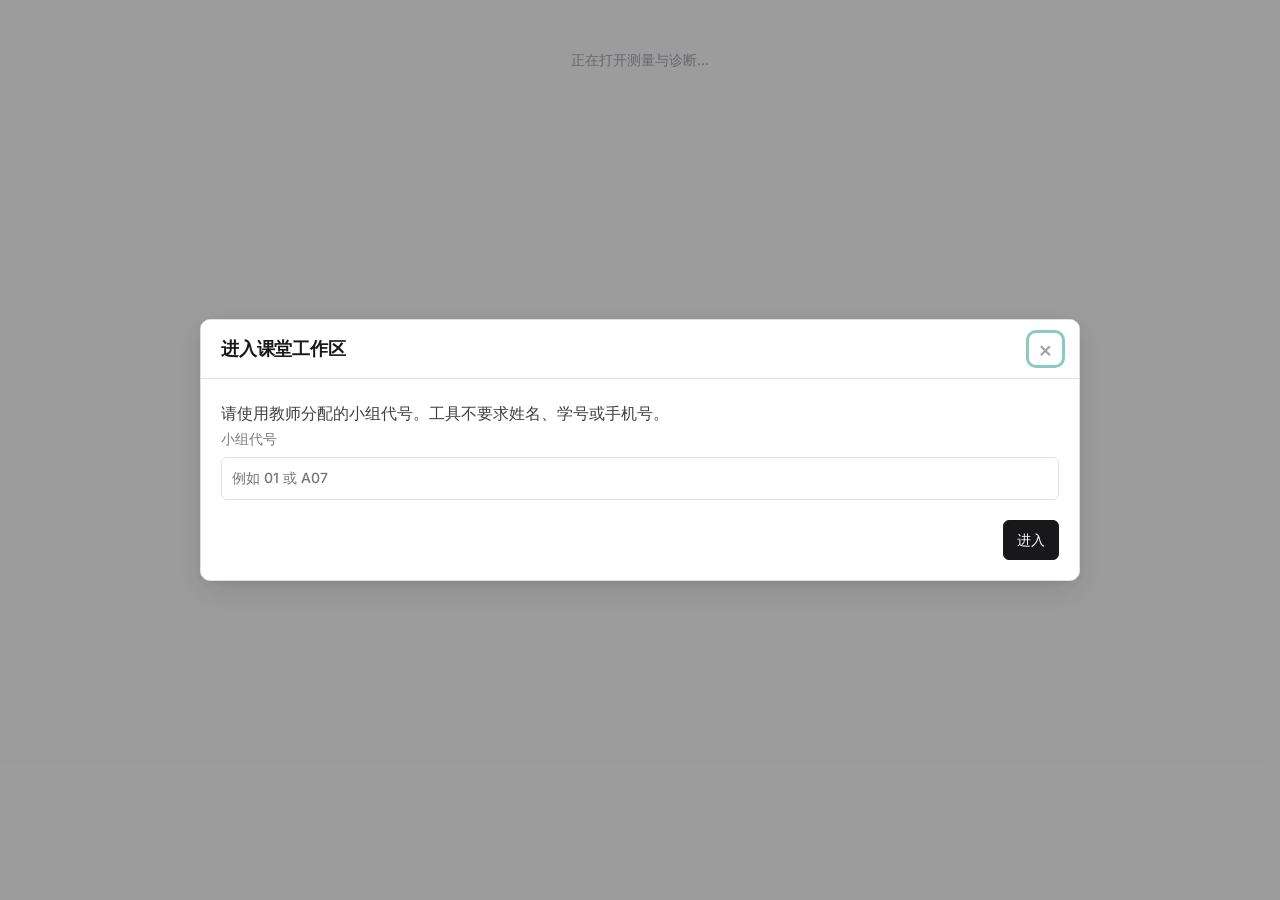
==== commit 66a7cabf: "升级为四模块智慧课程工作区：十维结构评分、可交互知识图谱、设计令牌与字体 - 结构评分：由 8 项布尔命中改为 10 维连续计分，新增 A–E 等级、致命连接缺陷识别   与时钟源规范性判断；修复“未" ====
--- a/engineering-design-tool.html
+++ b/engineering-design-tool.html
@@ -1,2 +1,2 @@
-<!doctype html>
-<html lang="zh-CN"><head><meta charset="utf-8"><meta name="viewport" content="width=device-width,initial-scale=1"><meta name="theme-color" content="#143647"><title>数字电子时钟 · 测量与诊断</title><link rel="icon" href="icon.svg"><link rel="manifest" href="manifest.webmanifest"><link rel="stylesheet" href="classroom.css"><script defer src="course-data.js"></script><script defer src="course-core.js"></script><script defer src="classroom.js"></script></head><body><noscript>请启用 JavaScript 后使用课堂工作区。</noscript><div id="app"><p class="loading">正在打开测量与诊断…</p></div><div id="toast" role="status" aria-live="polite"></div><dialog id="dialog" aria-labelledby="dialog-title"><header><h2 id="dialog-title"></h2><button id="close-dialog" aria-label="关闭对话框">×</button></header><div id="dialog-body"></div></dialog></body></html>
+<!doctype html>
+<html lang="zh-CN"><head><meta charset="utf-8"><meta name="viewport" content="width=device-width,initial-scale=1"><meta name="theme-color" content="#143647"><title>数字电子时钟 · 测量与诊断</title><link rel="icon" href="icon.svg"><link rel="manifest" href="manifest.webmanifest?v=33"><link rel="stylesheet" href="classroom.css?v=33"><link rel="stylesheet" href="tokens.css?v=33"><script defer src="ms14-decoder.js?v=33"></script><script defer src="course-file-analyzer.js?v=33"></script><script defer src="course-data.js?v=33"></script><script defer src="course-core.js?v=33"></script><script defer src="classroom.js?v=33"></script><script defer src="course-file-ui.js?v=33"></script></head><body><noscript>请启用 JavaScript 后使用课堂工作区。</noscript><div id="app"><p class="loading">正在打开测量与诊断…</p></div><div id="toast" role="status" aria-live="polite"></div><dialog id="dialog" aria-labelledby="dialog-title"><header><h2 id="dialog-title"></h2><button id="close-dialog" aria-label="关闭对话框">×</button></header><div id="dialog-body"></div></dialog></body></html>
--- a/tokens.css
+++ b/tokens.css
@@ -0,0 +1,338 @@
+/* ============================================================================
+   设计令牌 + 基础组件层
+   全站唯一的取值来源。所有组件只允许引用这里的变量，禁止再写一次性色值、
+   一次性圆角或一次性阴影——这正是此前 UI「AI 味」的根源（132 种颜色、
+   22 种字号、15 种圆角、9 种阴影，彼此没有关系）。
+   基调：Linear / Vercel 式现代工具风——细边框、弱阴影、小圆角、等宽数字。
+   加载顺序：classroom.css → tokens.css → v2.css → v2-teacher.css
+   ========================================================================== */
+
+/* ---- 自托管 Inter：负责拉丁字母、数字与符号；中文由字体栈回退到系统现代黑体 ----
+   四个字重共 96 KB，无外部请求，离线可用。 ---- */
+@font-face{font-family:"Inter";font-style:normal;font-weight:400;font-display:swap;src:url("fonts/inter-400.woff2") format("woff2")}
+@font-face{font-family:"Inter";font-style:normal;font-weight:500;font-display:swap;src:url("fonts/inter-500.woff2") format("woff2")}
+@font-face{font-family:"Inter";font-style:normal;font-weight:600;font-display:swap;src:url("fonts/inter-600.woff2") format("woff2")}
+@font-face{font-family:"Inter";font-style:normal;font-weight:700;font-display:swap;src:url("fonts/inter-700.woff2") format("woff2")}
+
+:root{
+  /* ---- 中性灰阶（zinc）---- */
+  --ink-0:#ffffff;
+  --ink-1:#fafafa;
+  --ink-2:#f4f4f5;
+  --ink-3:#ebebed;
+  --ink-4:#e0e0e3;
+  --ink-5:#c9c9ce;
+  --ink-6:#a1a1aa;
+  --ink-7:#7c7c85;
+  --ink-8:#52525b;
+  --ink-9:#3f3f46;
+  --ink-10:#27272a;
+  --ink-11:#18181b;
+
+  /* ---- 强调色（青绿，收窄使用面积）---- */
+  --accent:#0d9488;
+  --accent-strong:#0f766e;
+  --accent-deep:#115e59;
+  --accent-soft:#f0fdfa;
+  --accent-line:#99f6e4;
+  --accent-ring:rgba(13,148,136,.22);
+
+  /* ---- 语义色 ---- */
+  --ok:#15803d;      --ok-soft:#f0fdf4;     --ok-line:#bbf7d0;
+  --warn:#b45309;    --warn-soft:#fffbeb;   --warn-line:#fde68a;
+  --danger:#b91c1c;  --danger-soft:#fef2f2; --danger-line:#fecaca;
+  --info:#1d4ed8;    --info-soft:#eff6ff;   --info-line:#bfdbfe;
+
+  /* ---- 深色（仅知识图谱画布等深色组件）---- */
+  --night-0:#0b1220;
+  --night-1:#111a2b;
+  --night-2:#1b2739;
+  --night-3:#2a3a4d;
+  --night-ink:#e6edf3;
+  --night-ink-dim:#8fa3b8;
+
+  /* ---- 字号比例尺（固定 7 级；中文正文 15px 起步）---- */
+  --fs-xs:13px;
+  --fs-sm:14px;
+  --fs-base:16px;
+  --fs-md:18px;
+  --fs-lg:22px;
+  --fs-xl:32px;
+  --fs-2xl:42px;
+
+  /* ---- 行高 / 字重 ---- */
+  --lh-tight:1.32;
+  --lh-base:1.75;
+  --lh-loose:1.95;
+  --fw-normal:400;
+  --fw-medium:500;
+  --fw-semi:600;
+  --fw-bold:700;
+
+  /* ---- 圆角（只 3 档 + 全圆）---- */
+  --r-sm:4px;
+  --r-md:6px;
+  --r-lg:10px;
+  --r-full:999px;
+
+  /* ---- 阴影（只 2 档）---- */
+  --sh-1:0 1px 2px rgba(24,24,27,.05), 0 1px 3px rgba(24,24,27,.06);
+  --sh-2:0 10px 30px -8px rgba(24,24,27,.16), 0 2px 8px -2px rgba(24,24,27,.08);
+
+  /* ---- 边框 ---- */
+  --bd:1px solid var(--ink-4);
+  --bd-soft:1px solid var(--ink-3);
+
+  /* ---- 间距（4px 网格）---- */
+  --sp-1:4px;  --sp-2:8px;  --sp-3:12px; --sp-4:16px;
+  --sp-5:20px; --sp-6:24px; --sp-8:32px; --sp-10:40px; --sp-12:48px;
+
+  /* ---- 布局 / 字体 ---- */
+  --page-max:1240px;
+  --page-pad:24px;
+  /* 拉丁优先 Inter；中文依次尝试系统里的现代黑体，最后才落到雅黑 */
+  --font-sans:"Inter","Noto Sans SC","PingFang SC","HarmonyOS Sans SC","MiSans","Source Han Sans SC","Noto Sans CJK SC","Microsoft YaHei UI","Microsoft YaHei",system-ui,-apple-system,"Segoe UI",sans-serif;
+  /* 数字与编号：Inter + 等宽数字，比代码字体更精致、且不跳动 */
+  --font-num:"Inter","Noto Sans SC",system-ui,-apple-system,"Segoe UI",sans-serif;
+  /* 公式与代码：保留真等宽字体 */
+  --font-mono:"SF Mono",ui-monospace,SFMono-Regular,Menlo,Consolas,"Liberation Mono",monospace;
+
+  /* ---- 动效 ---- */
+  --ease:cubic-bezier(.2,.8,.3,1);
+  --dur:.15s;
+}
+
+/* ---- 基础重置 ---- */
+*,*::before,*::after{box-sizing:border-box}
+html{-webkit-text-size-adjust:100%}
+body{
+  margin:0;
+  font-family:var(--font-sans);
+  font-size:var(--fs-base);
+  line-height:var(--lh-base);
+  color:var(--ink-9);
+  background:var(--ink-1);
+  -webkit-font-smoothing:antialiased;
+  -moz-osx-font-smoothing:grayscale;
+}
+h1,h2,h3,h4,h5,h6,p,figure,ol,ul{margin:0}
+h1,h2,h3,h4{font-weight:var(--fw-semi);line-height:var(--lh-tight);color:var(--ink-11);letter-spacing:-.011em}
+a{color:var(--accent-strong);text-decoration:none}
+a:hover{text-decoration:underline}
+button{font:inherit;color:inherit}
+input,select,textarea{font:inherit}
+code,kbd,samp,pre{font-family:var(--font-mono);font-size:.92em}
+.num{font-family:var(--font-num);font-variant-numeric:tabular-nums;font-feature-settings:"tnum" 1}
+small{font-size:var(--fs-xs)}
+:focus-visible{outline:2px solid var(--accent);outline-offset:2px;border-radius:var(--r-sm)}
+*::-webkit-scrollbar{width:10px;height:10px}
+*::-webkit-scrollbar-thumb{background:var(--ink-5);border:3px solid transparent;background-clip:content-box;border-radius:var(--r-full)}
+*::-webkit-scrollbar-thumb:hover{background:var(--ink-6);background-clip:content-box}
+*::-webkit-scrollbar-track{background:transparent}
+
+/* ============================================================================
+   基础组件层
+   这些类名同时被 index.html 与 engineering-design-tool.html 使用，因此统一
+   在这里定义，并在 classroom.css 之后加载以覆盖旧样式。
+   ========================================================================== */
+
+/* ---- 页头 ---- */
+.top{
+  display:flex;align-items:center;justify-content:space-between;gap:var(--sp-4);
+  min-height:56px;padding:var(--sp-3) max(var(--page-pad),calc((100vw - var(--page-max))/2));
+  background:var(--ink-0);border-bottom:var(--bd);
+}
+.brand{font-size:var(--fs-base);font-weight:var(--fw-semi);color:var(--ink-11);line-height:1.3}
+.brand small{display:block;font-size:var(--fs-xs);font-weight:var(--fw-normal);color:var(--ink-6);margin-top:2px}
+
+/* ---- 主导航 ---- */
+.nav{
+  display:flex;gap:var(--sp-1);padding:0 max(var(--page-pad),calc((100vw - var(--page-max))/2));
+  background:var(--ink-0);border-bottom:var(--bd);overflow-x:auto;
+}
+.nav button{
+  border:0;background:transparent;color:var(--ink-7);font-size:var(--fs-sm);font-weight:var(--fw-medium);
+  padding:11px 14px;white-space:nowrap;cursor:pointer;border-bottom:2px solid transparent;border-radius:0;
+  transition:color var(--dur) var(--ease),border-color var(--dur) var(--ease);
+}
+.nav button:hover{color:var(--ink-10);background:transparent;border-color:transparent;border-bottom-color:var(--ink-5)}
+.nav button.active{color:var(--ink-11);font-weight:var(--fw-semi);border-bottom-color:var(--accent)}
+
+/* ---- 容器 ---- */
+.container{max-width:var(--page-max);margin:0 auto;padding:var(--sp-6) var(--page-pad) var(--sp-12)}
+.loading{color:var(--ink-6);font-size:var(--fs-sm);text-align:center;padding:var(--sp-12) 0}
+
+/* ---- Hero ---- */
+.hero{display:flex;align-items:flex-end;justify-content:space-between;gap:var(--sp-6);margin-bottom:var(--sp-6);flex-wrap:wrap}
+.hero h1{font-size:var(--fs-xl);font-weight:var(--fw-semi);color:var(--ink-11);letter-spacing:-.02em;margin:var(--sp-1) 0}
+.hero p{color:var(--ink-7);font-size:var(--fs-base);max-width:74ch;line-height:var(--lh-base)}
+.eyebrow{font-size:var(--fs-xs);font-weight:var(--fw-semi);letter-spacing:.08em;text-transform:uppercase;color:var(--accent-strong)}
+
+/* ---- 行 / 网格 ---- */
+.row{display:flex;gap:var(--sp-2);align-items:center;flex-wrap:wrap}
+.row.between{justify-content:space-between}
+.grid{display:grid;gap:var(--sp-4)}
+.grid.equal,.grid.three{grid-template-columns:repeat(auto-fit,minmax(260px,1fr))}
+.grow{flex:1;min-width:0}
+
+/* ---- 按钮 ---- */
+.btn,button{
+  display:inline-flex;align-items:center;justify-content:center;gap:var(--sp-2);
+  padding:7px 13px;border:var(--bd);border-radius:var(--r-md);background:var(--ink-0);
+  color:var(--ink-9);font-size:var(--fs-sm);font-weight:var(--fw-medium);cursor:pointer;
+  transition:background var(--dur) var(--ease),border-color var(--dur) var(--ease),color var(--dur) var(--ease);
+  text-decoration:none;white-space:nowrap;
+}
+.btn:hover,button:hover{background:var(--ink-2);border-color:var(--ink-5);text-decoration:none}
+.btn:disabled,button:disabled{opacity:.45;cursor:not-allowed;background:var(--ink-1)}
+button.primary,.btn.primary{background:var(--ink-11);border-color:var(--ink-11);color:var(--ink-0)}
+button.primary:hover,.btn.primary:hover{background:var(--ink-10);border-color:var(--ink-10)}
+button.danger,.btn.danger{background:var(--ink-0);border-color:var(--danger-line);color:var(--danger)}
+button.danger:hover,.btn.danger:hover{background:var(--danger-soft);border-color:var(--danger)}
+button.link,.link{border:0;background:transparent;color:var(--accent-strong);padding:0;font-weight:var(--fw-medium);text-decoration:underline;text-underline-offset:2px}
+button.link:hover,.link:hover{background:transparent;color:var(--accent-deep);border-color:transparent}
+
+/* ---- 卡片 ---- */
+.card{background:var(--ink-0);border:var(--bd);border-radius:var(--r-md);padding:var(--sp-6)}
+.card h2{font-size:var(--fs-md);font-weight:var(--fw-semi);color:var(--ink-11);margin-bottom:var(--sp-3)}
+.card h3{font-size:var(--fs-base);font-weight:var(--fw-semi);color:var(--ink-11);margin-bottom:var(--sp-2)}
+.card.knowledge{background:var(--accent-soft);border-color:var(--accent-line)}
+
+/* ---- 提示条 ---- */
+.banner{
+  border:var(--bd);border-left:3px solid var(--ink-6);border-radius:var(--r-sm);
+  background:var(--ink-1);color:var(--ink-8);padding:var(--sp-3) var(--sp-4);
+  font-size:var(--fs-sm);line-height:var(--lh-base);margin-bottom:var(--sp-4);
+}
+.banner b{color:var(--ink-11)}
+.banner small{color:var(--ink-7)}
+.banner.warn{background:var(--warn-soft);border-color:var(--warn-line);border-left-color:var(--warn);color:var(--warn)}
+.banner.warn b,.banner.warn small{color:var(--warn)}
+.banner.good{background:var(--ok-soft);border-color:var(--ok-line);border-left-color:var(--ok);color:var(--ok)}
+.banner.good b,.banner.good small{color:var(--ok)}
+.banner.bad{background:var(--danger-soft);border-color:var(--danger-line);border-left-color:var(--danger);color:var(--danger)}
+.banner.bad b,.banner.bad small{color:var(--danger)}
+
+/* ---- 指标块 ---- */
+.metrics{display:grid;grid-template-columns:repeat(auto-fit,minmax(150px,1fr));gap:1px;background:var(--ink-4);border:var(--bd);border-radius:var(--r-md);overflow:hidden;margin-bottom:var(--sp-5)}
+.metric{background:var(--ink-0);padding:var(--sp-4)}
+.metric b{display:block;font-family:var(--font-num);font-size:var(--fs-lg);font-weight:var(--fw-semi);color:var(--ink-11);letter-spacing:-.02em;font-variant-numeric:tabular-nums}
+.metric span{display:block;font-size:var(--fs-xs);color:var(--ink-6);margin-top:2px}
+
+/* ---- 列表行 ---- */
+.task{display:flex;align-items:center;gap:var(--sp-3);padding:var(--sp-3) 0;border-bottom:var(--bd-soft)}
+.task:last-child{border-bottom:0}
+.task strong{display:block;font-size:var(--fs-sm);font-weight:var(--fw-medium);color:var(--ink-10)}
+.task small{display:block;font-size:var(--fs-xs);color:var(--ink-6);margin-top:2px}
+.step-no{
+  flex:none;width:24px;height:24px;display:grid;place-items:center;border-radius:var(--r-full);
+  background:var(--ink-2);color:var(--ink-8);font-family:var(--font-num);font-size:var(--fs-xs);font-weight:var(--fw-semi);font-variant-numeric:tabular-nums;
+}
+.record{border-bottom:var(--bd-soft);padding:var(--sp-3) 0}
+.record:last-child{border-bottom:0}
+.record b{font-size:var(--fs-sm);color:var(--ink-10)}
+.record p{margin:4px 0;font-size:var(--fs-sm);color:var(--ink-8);line-height:var(--lh-base)}
+.record small{color:var(--ink-6);font-size:var(--fs-xs)}
+
+/* ---- 徽标 ---- */
+.pill{
+  display:inline-block;padding:2px 8px;border-radius:var(--r-sm);border:1px solid var(--ink-4);
+  background:var(--ink-2);color:var(--ink-8);font-size:var(--fs-xs);font-weight:var(--fw-medium);white-space:nowrap;
+}
+.pill.green{background:var(--ok-soft);border-color:var(--ok-line);color:var(--ok)}
+.pill.red{background:var(--danger-soft);border-color:var(--danger-line);color:var(--danger)}
+.pill.amber{background:var(--warn-soft);border-color:var(--warn-line);color:var(--warn)}
+
+/* ---- 检查清单 ---- */
+.check-list{display:grid;gap:1px;background:var(--ink-4);border:var(--bd);border-radius:var(--r-md);overflow:hidden}
+.check-line{display:flex;gap:var(--sp-3);align-items:flex-start;background:var(--ink-0);padding:var(--sp-3) var(--sp-4);font-size:var(--fs-sm)}
+.check-line strong{display:block;color:var(--ink-10);font-weight:var(--fw-medium)}
+.check-line small{display:block;color:var(--ink-7);font-size:var(--fs-xs);margin-top:2px;line-height:var(--lh-base)}
+.result{border:var(--bd);border-left:3px solid var(--accent);border-radius:var(--r-sm);background:var(--accent-soft);padding:var(--sp-3) var(--sp-4);font-size:var(--fs-sm);margin-bottom:var(--sp-3)}
+.result b{color:var(--accent-deep)}
+
+/* ---- 表格 ---- */
+.table-wrap{overflow-x:auto;border:var(--bd);border-radius:var(--r-md)}
+table{width:100%;border-collapse:collapse;font-size:var(--fs-sm);background:var(--ink-0)}
+th{
+  background:var(--ink-1);color:var(--ink-7);font-weight:var(--fw-semi);font-size:var(--fs-xs);
+  text-align:left;padding:var(--sp-3) var(--sp-4);border-bottom:var(--bd);white-space:nowrap;letter-spacing:.02em;
+}
+td{padding:var(--sp-3) var(--sp-4);border-bottom:var(--bd-soft);color:var(--ink-8);vertical-align:top}
+tbody tr:last-child td{border-bottom:0}
+tbody tr:hover{background:var(--ink-1)}
+td b{color:var(--ink-11);font-weight:var(--fw-semi)}
+
+/* ---- 表单 ---- */
+.form-grid{display:grid;grid-template-columns:repeat(2,minmax(0,1fr));gap:var(--sp-4)}
+.form-grid .full{grid-column:1/-1}
+label{display:block;font-size:var(--fs-sm);color:var(--ink-7);font-weight:var(--fw-medium)}
+input,select,textarea{
+  display:block;width:100%;margin-top:6px;padding:8px 10px;
+  border:var(--bd);border-radius:var(--r-md);background:var(--ink-0);color:var(--ink-10);
+  font-size:var(--fs-sm);transition:border-color var(--dur) var(--ease),box-shadow var(--dur) var(--ease);
+}
+input:focus,select:focus,textarea:focus{outline:none;border-color:var(--accent);box-shadow:0 0 0 3px var(--accent-ring)}
+textarea{min-height:88px;line-height:var(--lh-base);resize:vertical}
+select{appearance:none;background-image:linear-gradient(45deg,transparent 50%,var(--ink-6) 50%),linear-gradient(135deg,var(--ink-6) 50%,transparent 50%);background-position:calc(100% - 16px) 50%,calc(100% - 11px) 50%;background-size:5px 5px,5px 5px;background-repeat:no-repeat;padding-right:32px}
+.help{font-size:var(--fs-xs);color:var(--ink-6);margin-top:6px;line-height:var(--lh-base)}
+.form-actions{display:flex;gap:var(--sp-2);margin-top:var(--sp-5);flex-wrap:wrap}
+
+/* ---- 其他 ---- */
+.empty{color:var(--ink-6);font-size:var(--fs-sm);padding:var(--sp-8) var(--sp-4);text-align:center;border:1px dashed var(--ink-4);border-radius:var(--r-md)}
+.muted{color:var(--ink-6)}
+.footer{margin-top:var(--sp-8);padding-top:var(--sp-4);border-top:var(--bd-soft);color:var(--ink-6);font-size:var(--fs-xs)}
+.code{font-family:var(--font-mono);font-size:var(--fs-xs);width:100%;min-height:120px;word-break:break-all}
+details{border-bottom:var(--bd-soft);padding:var(--sp-3) 0}
+summary{cursor:pointer;font-size:var(--fs-sm);font-weight:var(--fw-medium);color:var(--ink-10)}
+details p{margin:6px 0;font-size:var(--fs-sm);color:var(--ink-8)}
+details small{color:var(--ink-6);font-size:var(--fs-xs)}
+
+/* ---- 对话框 ---- */
+dialog{
+  border:var(--bd);border-radius:var(--r-lg);padding:0;max-width:min(880px,92vw);width:100%;
+  background:var(--ink-0);color:var(--ink-9);box-shadow:var(--sh-2);
+}
+dialog::backdrop{background:rgba(24,24,27,.42)}
+dialog header{display:flex;align-items:center;justify-content:space-between;gap:var(--sp-4);padding:var(--sp-4) var(--sp-5);border-bottom:var(--bd)}
+dialog header h2{font-size:var(--fs-md);font-weight:var(--fw-semi);color:var(--ink-11)}
+dialog header button,dialog header #close-dialog{border:0;background:transparent;font-size:var(--fs-lg);line-height:1;color:var(--ink-6);padding:2px 6px;border-radius:var(--r-sm);cursor:pointer}
+dialog header button:hover{background:var(--ink-2);color:var(--ink-10)}
+#dialog-body{padding:var(--sp-5);max-height:76vh;overflow:auto}
+#dialog-body h3{font-size:var(--fs-base);margin:var(--sp-5) 0 var(--sp-2)}
+
+/* ---- 轻提示 ---- */
+#toast{
+  position:fixed;left:50%;bottom:28px;transform:translate(-50%,12px);
+  background:var(--ink-11);color:var(--ink-0);font-size:var(--fs-sm);
+  padding:9px 16px;border-radius:var(--r-md);box-shadow:var(--sh-2);
+  opacity:0;pointer-events:none;transition:opacity .18s var(--ease),transform .18s var(--ease);z-index:99;
+}
+#toast.show{opacity:1;transform:translate(-50%,0)}
+
+@media(max-width:640px){
+  :root{--page-pad:16px}
+  .form-grid{grid-template-columns:1fr}
+  .hero h1{font-size:var(--fs-lg)}
+}
+
+/* ============================================================================
+   兼容覆盖：classroom.css 里为旧的深色顶栏写了一组高特异性规则
+   （.top button{color:white} 等），新顶栏改为浅色后这些规则会让文字不可见。
+   这里用同等特异性 + 后加载来覆盖它们。
+   ========================================================================== */
+.top button,.top .btn{
+  background:var(--ink-0);border-color:var(--ink-4);color:var(--ink-9);
+  border-radius:var(--r-md);padding:7px 13px;font-size:var(--fs-sm);font-weight:var(--fw-medium);
+}
+.top button:hover,.top .btn:hover{background:var(--ink-2);border-color:var(--ink-5)}
+.top button.active{background:var(--ink-11);border-color:var(--ink-11);color:var(--ink-0)}
+.save,.top .save{color:var(--ink-6);font-size:var(--fs-xs)}
+.save.bad,.top .save.bad{color:var(--danger)}
+.brand small{color:var(--ink-6);font-size:var(--fs-xs);font-weight:var(--fw-normal)}
+/* 工具页顶栏与内容区的间距对齐新栅格 */
+.top{min-height:56px;padding-top:10px;padding-bottom:10px}
+
+/* 作者样式里的 input/select/textarea{display:block} 会盖掉浏览器对 [hidden] 的默认
+   display:none（作者样式优先于 UA 样式，与特异性无关），导致隐藏的文件选择框露出来。 */
+[hidden]{display:none!important}
